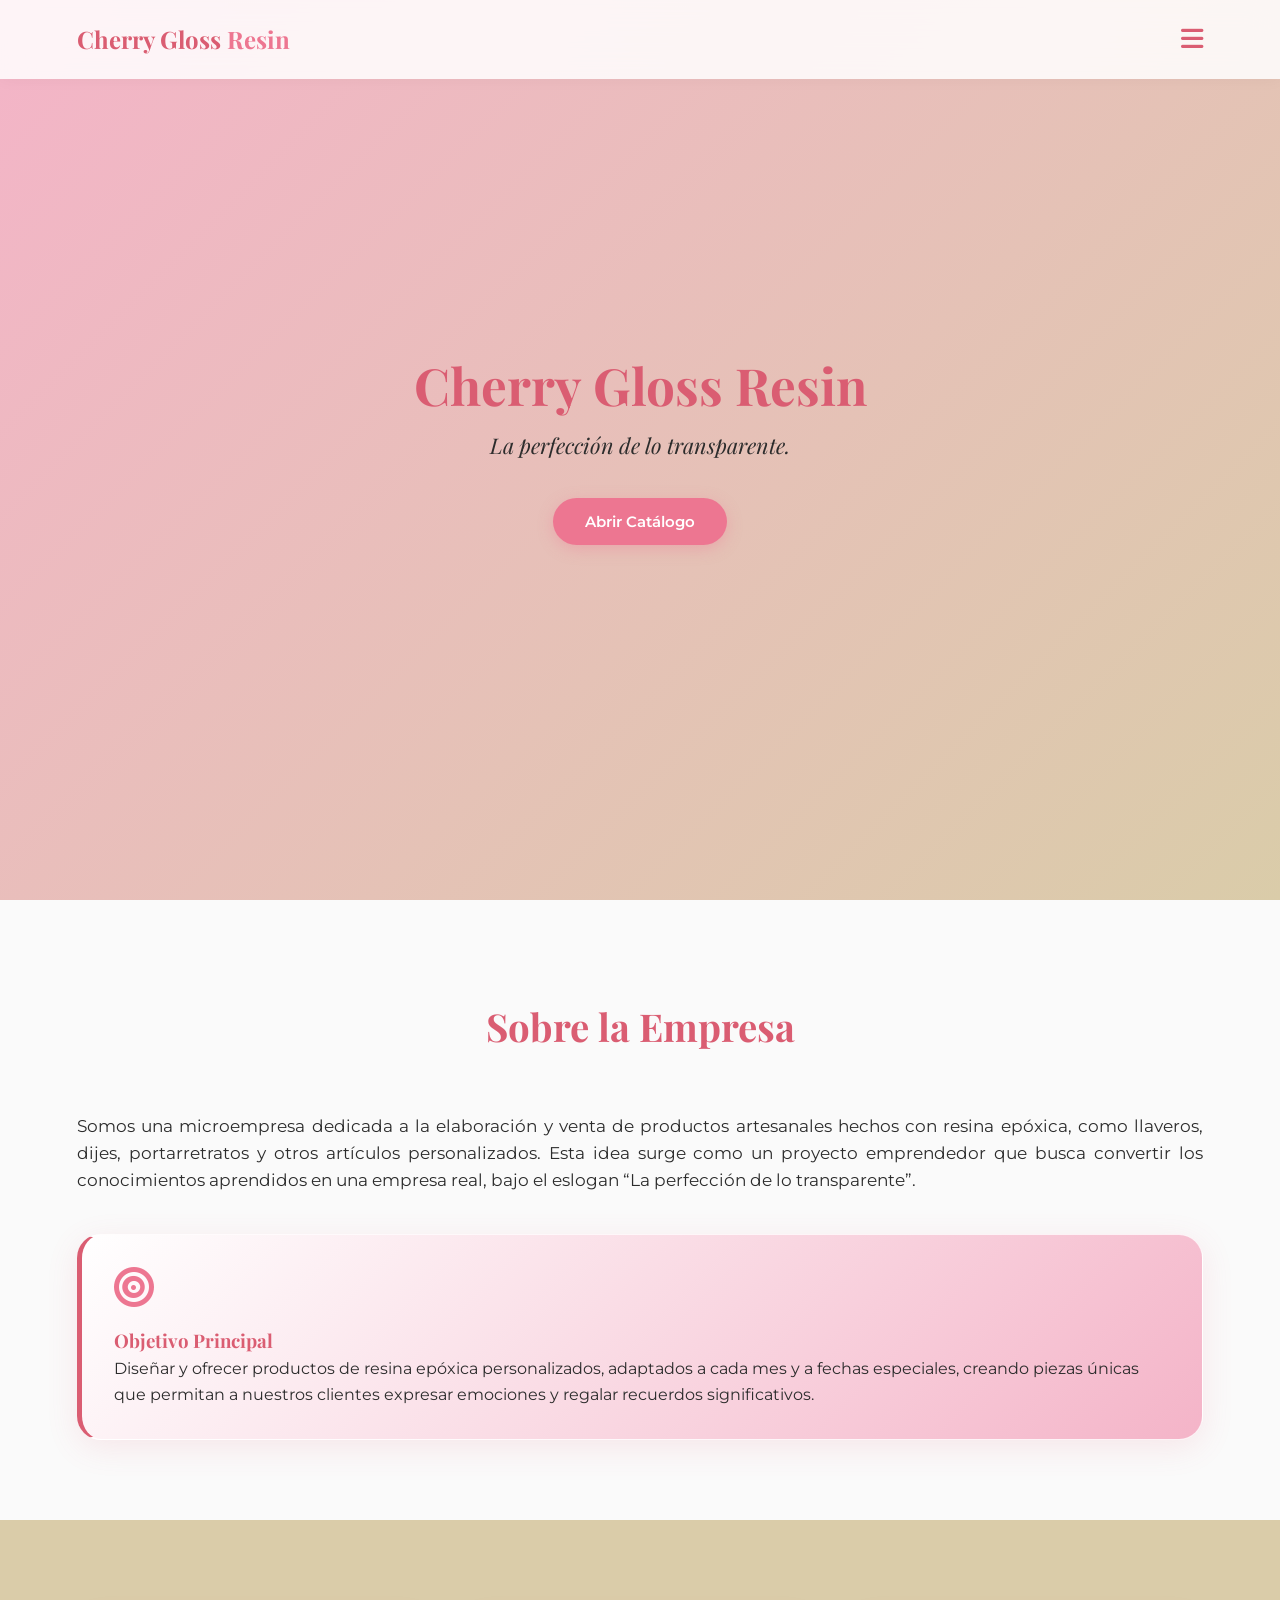
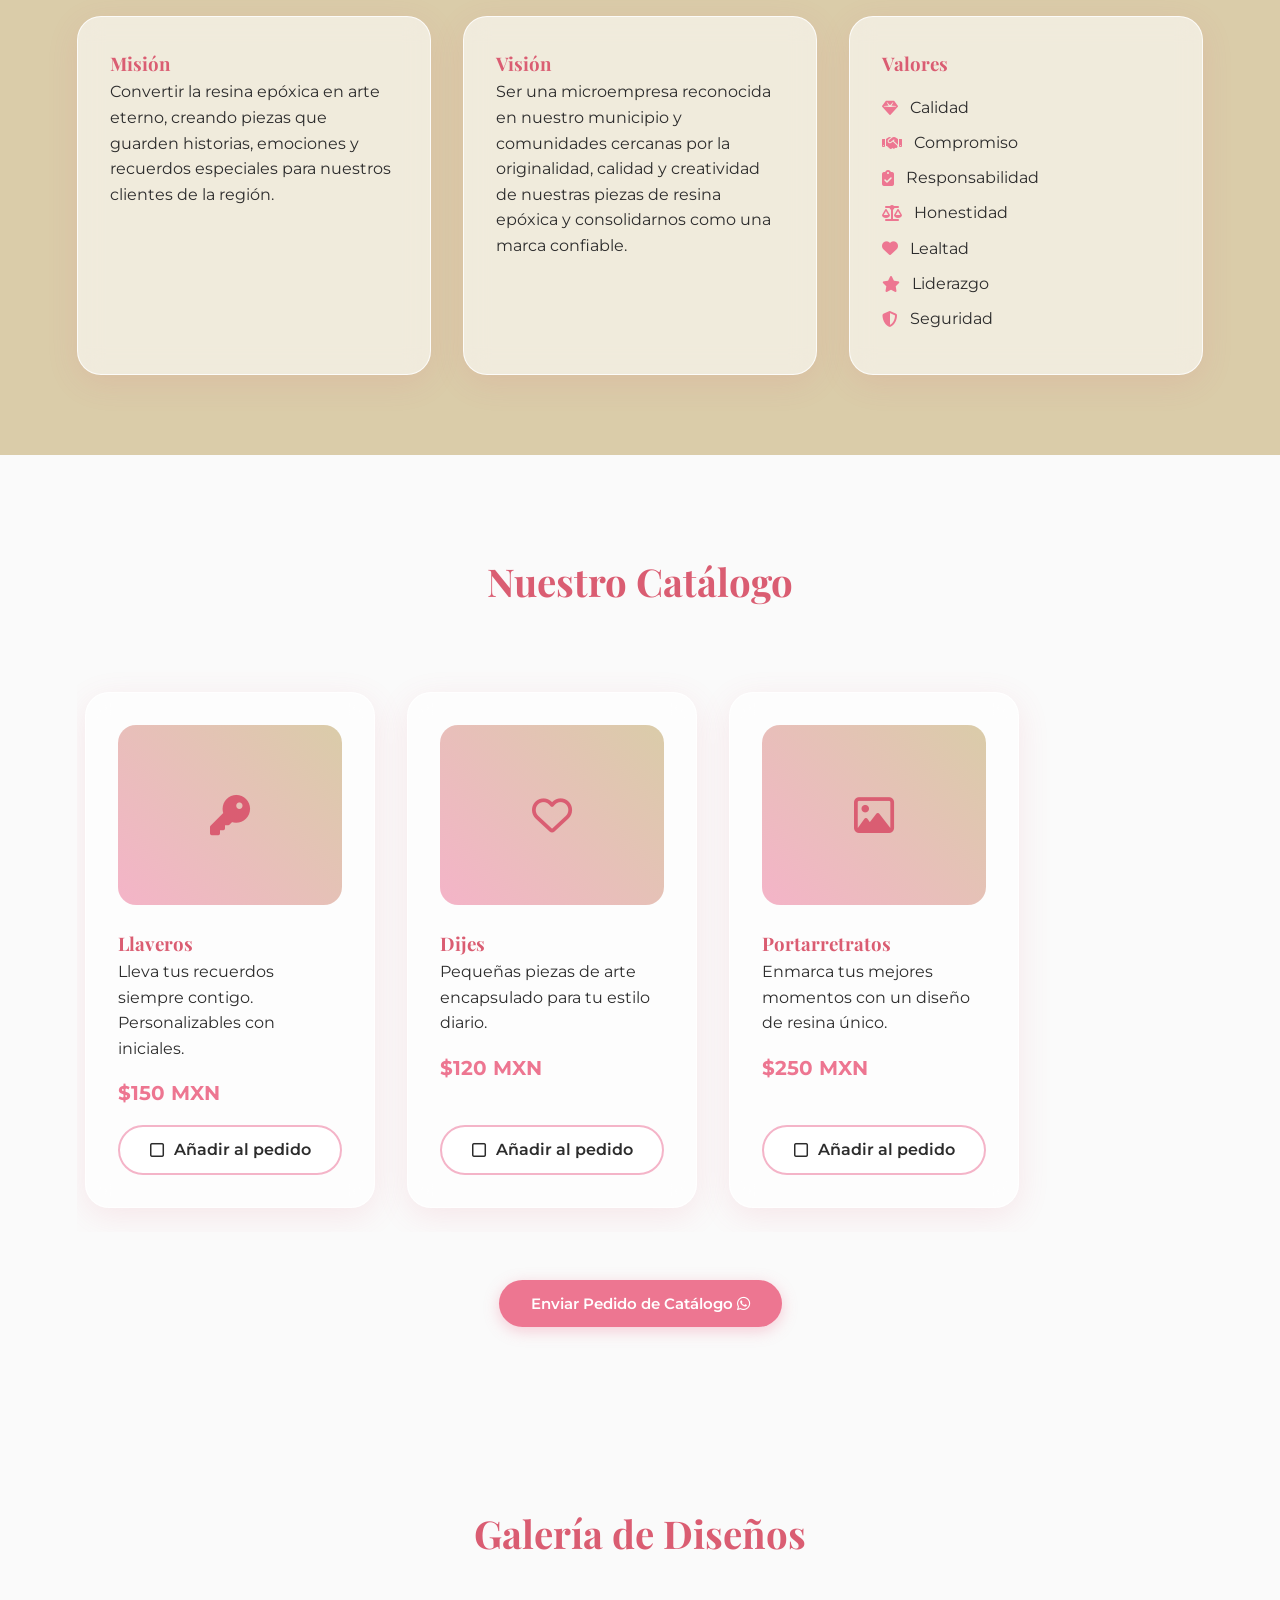
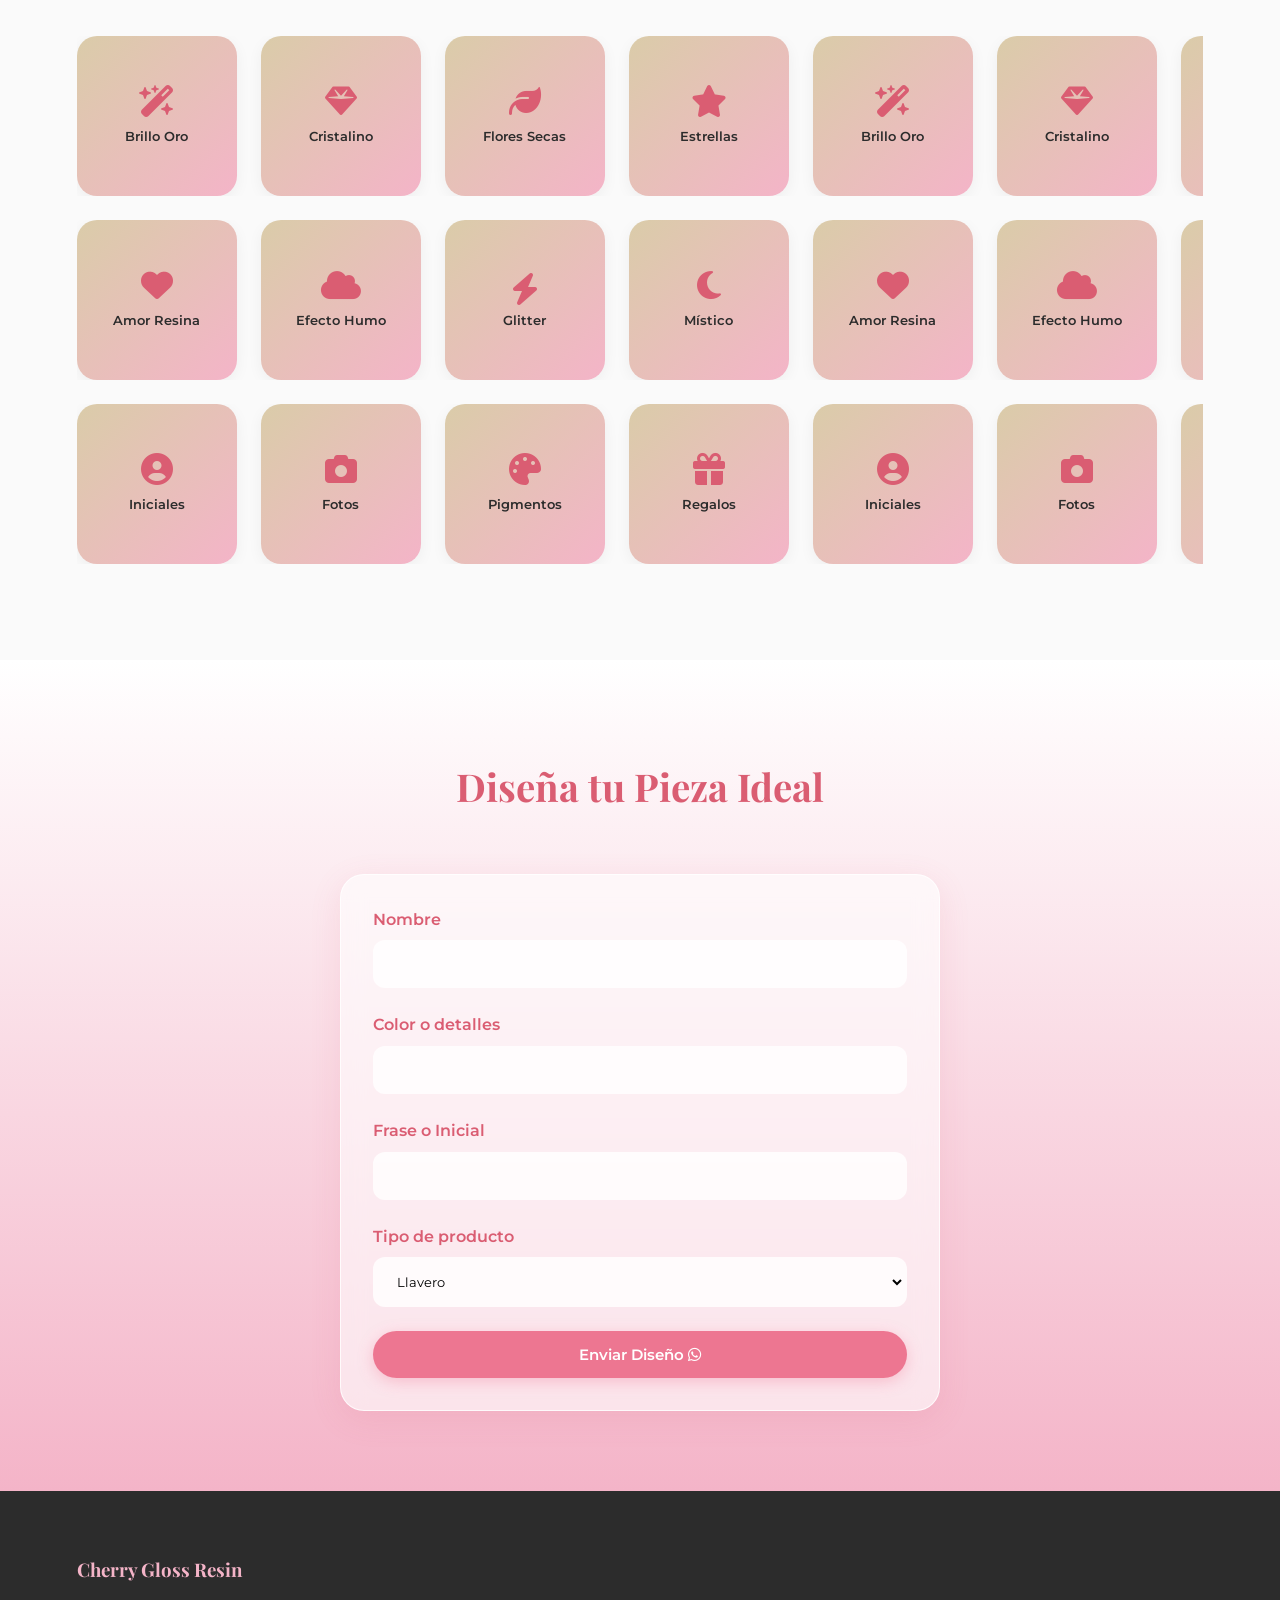
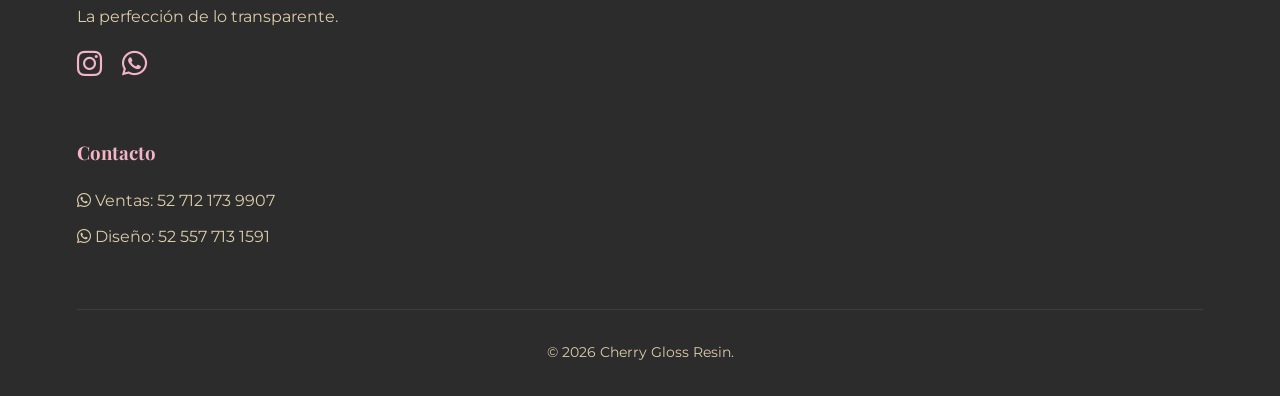
==== index.html @ cd03babb "Add files via upload" ====
<!DOCTYPE html>
<html lang="es">
<head>
    <meta charset="UTF-8">
    <meta name="viewport" content="width=device-width, initial-scale=1.0">
    <title>Cherry Gloss Resin | La perfección de lo transparente</title>
    <link href="https://fonts.googleapis.com/css2?family=Montserrat:wght@300;400;500;600;700&family=Playfair+Display:ital,wght@0,600;0,700;1,400&display=swap" rel="stylesheet">
    <link rel="stylesheet" href="https://cdnjs.cloudflare.com/ajax/libs/font-awesome/6.4.0/css/all.min.css">
    
    <style>
        /* === VARIABLES DE COLOR === */
        :root {
            --rosa-claro: #F4B4C8;
            --beige: #DACCA9;
            --cereza: #DA5D72;
            --rosa-intenso: #ED7691;
            --blanco: #ffffff;
            --fondo-gris: #fafafa;
            --texto-oscuro: #2c2c2c;
        }

        /* === RESET & ESTILOS GLOBALES === */
        * {
            margin: 0;
            padding: 0;
            box-sizing: border-box;
        }

        /* Bloqueo dinámico mediante JS */
        body.bloqueado {
            overflow: hidden;
            height: 100vh;
        }

        body.desbloqueado {
            overflow-x: hidden;
            overflow-y: auto;
        }

        body {
            font-family: 'Montserrat', sans-serif;
            color: var(--texto-oscuro);
            background-color: var(--fondo-gris);
            line-height: 1.6;
        }

        /* Transición suave cuando se activa el scroll manual programado */
        html {
            scroll-behavior: smooth;
        }

        h1, h2, h3 {
            font-family: 'Playfair Display', serif;
            color: var(--cereza);
            font-weight: 700;
        }

        a {
            text-decoration: none;
        }

        /* === EFECTO RESINA (GLOSSY) === */
        .glossy-card {
            background: rgba(255, 255, 255, 0.6);
            backdrop-filter: blur(12px);
            -webkit-backdrop-filter: blur(12px);
            border: 1px solid rgba(255, 255, 255, 0.8);
            border-radius: 24px;
            box-shadow: 0 8px 32px 0 rgba(218, 93, 114, 0.12);
            padding: 2rem;
            transition: transform 0.3s ease, box-shadow 0.3s ease;
        }

        .btn {
            display: inline-block;
            padding: 14px 32px;
            border-radius: 50px;
            font-family: 'Montserrat', sans-serif;
            font-weight: 600;
            font-size: 0.95rem;
            cursor: pointer;
            transition: all 0.3s ease;
            border: none;
            text-align: center;
        }

        .btn-primary {
            background-color: var(--rosa-intenso);
            color: var(--blanco);
            box-shadow: 0 4px 15px rgba(237, 118, 145, 0.35);
        }

        .btn-primary:hover {
            background-color: var(--cereza);
            transform: scale(1.03);
        }

        /* === NAVEGACIÓN FIXED === */
        nav {
            position: fixed;
            top: 0;
            left: 0;
            width: 100%;
            padding: 1.2rem 6%;
            display: flex;
            justify-content: space-between;
            align-items: center;
            background: rgba(255, 255, 255, 0.85);
            backdrop-filter: blur(15px);
            -webkit-backdrop-filter: blur(15px);
            z-index: 1000;
            box-shadow: 0 2px 15px rgba(0,0,0,0.03);
        }

        nav .logo {
            font-family: 'Playfair Display', serif;
            font-size: 1.5rem;
            font-weight: 700;
            color: var(--cereza);
        }

        .menu-toggle {
            font-size: 1.6rem;
            color: var(--cereza);
            cursor: pointer;
            z-index: 1001;
            transition: transform 0.3s ease;
        }

        .nav-links {
            display: none;
            position: absolute;
            top: 100%;
            left: 0;
            width: 100%;
            background: rgba(255, 255, 255, 0.98);
            box-shadow: 0 10px 25px rgba(0,0,0,0.08);
            flex-direction: column;
            align-items: center;
            gap: 1.8rem;
            padding: 2.5rem 0;
            border-bottom: 3px solid var(--rosa-claro);
        }

        .nav-links.active {
            display: flex;
        }

        .nav-links a {
            color: var(--texto-oscuro);
            font-weight: 500;
            font-size: 1.05rem;
            transition: color 0.3s;
        }

        .nav-links a:hover {
            color: var(--rosa-intenso);
        }

        /* === HERO SECTION PERFECTO (INICIO FIJO) === */
        .hero {
            height: 100vh;
            width: 100vw;
            display: flex;
            flex-direction: column;
            justify-content: center;
            align-items: center;
            text-align: center;
            padding: 0 24px;
            background: linear-gradient(135deg, var(--rosa-claro) 0%, var(--beige) 100%);
            position: relative;
            z-index: 10;
        }

        .hero h1 {
            font-size: 3.2rem;
            margin-bottom: 12px;
            line-height: 1.2;
            color: var(--cereza);
        }

        .hero p {
            font-family: 'Playfair Display', serif;
            font-style: italic;
            font-size: 1.35rem;
            margin-bottom: 35px;
            color: var(--texto-oscuro);
        }

        /* === SECCIONES GLOBALES === */
        .section-padding {
            padding: 6rem 6% 5rem;
        }

        .section-title {
            text-align: center;
            font-size: 2.4rem;
            margin-bottom: 3.5rem;
        }

        /* === SOBRE NOSOTROS === */
        .nosotros-container {
            display: flex;
            flex-direction: column;
            gap: 2.5rem;
        }

        .nosotros-text {
            font-size: 1.05rem;
            text-align: justify;
        }

        .objetivo-box {
            background: linear-gradient(135deg, var(--blanco) 0%, var(--rosa-claro) 100%);
            border-left: 5px solid var(--cereza);
        }

        .objetivo-box i {
            font-size: 2.5rem;
            color: var(--rosa-intenso);
            margin-bottom: 1.2rem;
        }

        /* === FILOSOFÍA === */
        .filosofia {
            background-color: var(--beige);
        }

        .grid-3 {
            display: grid;
            grid-template-columns: repeat(auto-fit, minmax(290px, 1fr));
            gap: 2rem;
        }

        .valores-list {
            list-style: none;
            margin-top: 1rem;
        }

        .valores-list li {
            margin-bottom: 0.6rem;
            display: flex;
            align-items: center;
            gap: 12px;
        }

        .valores-list i {
            color: var(--rosa-intenso);
        }

        /* === CATÁLOGO CON SELECCIÓN MÚLTIPLE === */
        .slider-catalogo {
            display: flex;
            overflow-x: auto;
            gap: 2rem;
            padding: 1.5rem 0.5rem;
        }

        .producto-card {
            flex: 0 0 290px;
            display: flex;
            flex-direction: column;
        }

        .producto-img-placeholder {
            width: 100%;
            height: 180px;
            background: linear-gradient(45deg, var(--rosa-claro), var(--beige));
            border-radius: 18px;
            margin-bottom: 1.5rem;
            display: flex;
            justify-content: center;
            align-items: center;
            color: var(--cereza);
            font-size: 2.5rem;
        }

        .producto-precio {
            font-size: 1.25rem;
            font-weight: 700;
            color: var(--rosa-intenso);
            margin: 1rem 0;
        }

        .select-producto-label {
            display: flex;
            align-items: center;
            justify-content: center;
            gap: 10px;
            background: #fff;
            border: 2px solid var(--rosa-claro);
            padding: 10px;
            border-radius: 50px;
            cursor: pointer;
            font-weight: 600;
            margin-top: auto;
        }

        .select-producto-input {
            display: none;
        }

        .producto-card input:checked + .select-producto-label {
            background-color: var(--rosa-intenso);
            color: white;
            border-color: var(--rosa-intenso);
        }

        .action-container-pedido {
            text-align: center;
            margin-top: 3rem;
        }

        /* === TRIPLE CARRUSEL INFINITO AUTOMÁTICO (GALERÍA) === */
        .galeria-carruseles {
            width: 100%;
            overflow: hidden;
            display: flex;
            flex-direction: column;
            gap: 1.5rem;
            padding: 1rem 0;
        }

        .carrusel-track-wrapper {
            width: 100%;
            overflow: hidden;
            position: relative;
        }

        .carrusel-track {
            display: flex;
            gap: 1.5rem;
            width: max-content;
        }

        /* Tarjetas dentro de la galería */
        .galeria-box {
            width: 160px;
            height: 160px;
            background: linear-gradient(135deg, var(--beige), var(--rosa-claro));
            border-radius: 20px;
            display: flex;
            flex-direction: column;
            justify-content: center;
            align-items: center;
            color: var(--cereza);
            font-size: 2rem;
            box-shadow: 0 4px 15px rgba(0,0,0,0.05);
        }

        .galeria-box span {
            font-size: 0.8rem;
            font-family: 'Montserrat', sans-serif;
            font-weight: 600;
            margin-top: 10px;
            color: var(--texto-oscuro);
        }

        /* ANIMACIONES CSS PARA DIRECCIONES */
        .izq-a-der {
            animation: desplazarIzqDer 22s linear infinite;
        }

        .der-a-izq {
            animation: desplazarDerIzq 22s linear infinite;
        }

        @keyframes desplazarIzqDer {
            0% { transform: translateX(-33.33%); }
            100% { transform: translateX(0); }
        }

        @keyframes desplazarDerIzq {
            0% { transform: translateX(0); }
            100% { transform: translateX(-33.33%); }
        }

        /* Evita pausas al pausar el carrusel con el toque */
        .carrusel-track:hover {
            animation-play-state: paused;
        }

        /* === DISEÑA TU PIEZA === */
        .disena-section {
            background: linear-gradient(to bottom, var(--blanco), var(--rosa-claro));
        }

        .form-container {
            max-width: 600px;
            margin: 0 auto;
        }

        .form-group {
            margin-bottom: 1.5rem;
        }

        .form-group label {
            display: block;
            margin-bottom: 0.5rem;
            font-weight: 600;
            color: var(--cereza);
        }

        .form-control {
            width: 100%;
            padding: 14px 18px;
            border: 2px solid transparent;
            border-radius: 12px;
            background: rgba(255,255,255,0.8);
            font-family: 'Montserrat', sans-serif;
        }

        .form-control:focus {
            outline: none;
            border-color: var(--rosa-intenso);
            background: var(--blanco);
        }

        /* === FOOTER COMPLETO === */
        footer {
            background-color: var(--texto-oscuro);
            color: var(--blanco);
            padding: 4rem 6% 2rem;
        }

        .footer-content {
            display: flex;
            flex-direction: column;
            gap: 2.5rem;
            margin-bottom: 3rem;
        }

        .footer-col h3 {
            color: var(--rosa-claro);
            margin-bottom: 1.2rem;
        }

        .footer-col a, .footer-col p {
            color: var(--beige);
            margin-bottom: 0.7rem;
            display: block;
        }

        .social-links {
            display: flex;
            gap: 20px;
            font-size: 1.8rem;
            margin-top: 10px;
        }

        .social-links a {
            color: var(--rosa-claro);
            transition: color 0.3s;
        }

        .social-links a:hover {
            color: var(--blanco);
        }

        .copyright {
            border-top: 1px solid rgba(255,255,255,0.08);
            padding-top: 2rem;
            text-align: center;
            font-size: 0.85rem;
            color: var(--beige);
        }
    </style>
</head>
<body class="bloqueado" id="cuerpoPagina">

    <nav>
        <div class="logo">Cherry Gloss <span style="color: var(--rosa-intenso)">Resin</span></div>
        <div class="menu-toggle" id="mobile-menu">
            <i class="fa-solid fa-bars"></i>
        </div>
        <div class="nav-links" id="nav-items">
            <a href="#" onclick="irA('inicio', true)">Inicio</a>
            <a href="#" onclick="irA('nosotros', false)">Sobre la Empresa</a>
            <a href="#" onclick="irA('catalogo', false)">Catálogo</a>
            <a href="#" onclick="irA('galeria', false)">Galería</a>
            <a href="#" onclick="irA('disena', false)">Personalizar</a>
        </div>
    </nav>

    <section id="inicio" class="hero">
        <h1>Cherry Gloss Resin</h1>
        <p>La perfección de lo transparente.</p>
        <div style="display: flex; gap: 15px;">
            <button class="btn btn-primary" onclick="irA('catalogo', false)">Abrir Catálogo</button>
        </div>
    </section>

    <section id="nosotros" class="section-padding">
        <h2 class="section-title">Sobre la Empresa</h2>
        <div class="nosotros-container">
            <div class="nosotros-text">
                <p>Somos una microempresa dedicada a la elaboración y venta de productos artesanales hechos con resina epóxica, como llaveros, dijes, portarretratos y otros artículos personalizados. Esta idea surge como un proyecto emprendedor que busca convertir los conocimientos aprendidos en una empresa real, bajo el eslogan “La perfección de lo transparente”.</p>
            </div>
            
            <div class="glossy-card objetivo-box">
                <i class="fa-solid fa-bullseye"></i>
                <h3>Objetivo Principal</h3>
                <p>Diseñar y ofrecer productos de resina epóxica personalizados, adaptados a cada mes y a fechas especiales, creando piezas únicas que permitan a nuestros clientes expresar emociones y regalar recuerdos significativos.</p>
            </div>
        </div>
    </section>

    <section class="section-padding filosofia">
        <div class="grid-3">
            <div class="glossy-card">
                <h3>Misión</h3>
                <p>Convertir la resina epóxica en arte eterno, creando piezas que guarden historias, emociones y recuerdos especiales para nuestros clientes de la región.</p>
            </div>
            
            <div class="glossy-card">
                <h3>Visión</h3>
                <p>Ser una microempresa reconocida en nuestro municipio y comunidades cercanas por la originalidad, calidad y creatividad de nuestras piezas de resina epóxica y consolidarnos como una marca confiable.</p>
            </div>

            <div class="glossy-card">
                <h3>Valores</h3>
                <ul class="valores-list">
                    <li><i class="fa-solid fa-gem"></i> Calidad</li>
                    <li><i class="fa-solid fa-handshake"></i> Compromiso</li>
                    <li><i class="fa-solid fa-clipboard-check"></i> Responsabilidad</li>
                    <li><i class="fa-solid fa-scale-balanced"></i> Honestidad</li>
                    <li><i class="fa-solid fa-heart"></i> Lealtad</li>
                    <li><i class="fa-solid fa-star"></i> Liderazgo</li>
                    <li><i class="fa-solid fa-shield-halved"></i> Seguridad</li>
                </ul>
            </div>
        </div>
    </section>

    <section id="catalogo" class="section-padding">
        <h2 class="section-title">Nuestro Catálogo</h2>
        <div class="slider-catalogo">
            <div class="glossy-card producto-card">
                <div class="producto-img-placeholder"><i class="fa-solid fa-key"></i></div>
                <h3>Llaveros</h3>
                <p>Lleva tus recuerdos siempre contigo. Personalizables con iniciales.</p>
                <div class="producto-precio">$150 MXN</div>
                <input type="checkbox" id="prod-llavero" value="Llavero ($150 MXN)" class="select-producto-input" onchange="actualizarContador()">
                <label for="prod-llavero" class="select-producto-label"><i class="fa-regular fa-square"></i> Añadir al pedido</label>
            </div>

            <div class="glossy-card producto-card">
                <div class="producto-img-placeholder"><i class="fa-regular fa-heart"></i></div>
                <h3>Dijes</h3>
                <p>Pequeñas piezas de arte encapsulado para tu estilo diario.</p>
                <div class="producto-precio">$120 MXN</div>
                <input type="checkbox" id="prod-dije" value="Dije ($120 MXN)" class="select-producto-input" onchange="actualizarContador()">
                <label for="prod-dije" class="select-producto-label"><i class="fa-regular fa-square"></i> Añadir al pedido</label>
            </div>

            <div class="glossy-card producto-card">
                <div class="producto-img-placeholder"><i class="fa-regular fa-image"></i></div>
                <h3>Portarretratos</h3>
                <p>Enmarca tus mejores momentos con un diseño de resina único.</p>
                <div class="producto-precio">$250 MXN</div>
                <input type="checkbox" id="prod-porta" value="Portarretratos ($250 MXN)" class="select-producto-input" onchange="actualizarContador()">
                <label for="prod-porta" class="select-producto-label"><i class="fa-regular fa-square"></i> Añadir al pedido</label>
            </div>
        </div>

        <div class="action-container-pedido">
            <button class="btn btn-primary" onclick="enviarPedidoCompleto()">
                Enviar Pedido de Catálogo <i class="fa-brands fa-whatsapp"></i>
            </button>
        </div>
    </section>

    <section id="galeria" class="section-padding">
        <h2 class="section-title">Galería de Diseños</h2>
        
        <div class="galeria-carruseles">
            
            <div class="carrusel-track-wrapper">
                <div class="carrusel-track izq-a-der">
                    <div class="galeria-box"><i class="fa-solid fa-wand-magic-sparkles"></i><span>Brillo Oro</span></div>
                    <div class="galeria-box"><i class="fa-solid fa-gem"></i><span>Cristalino</span></div>
                    <div class="galeria-box"><i class="fa-solid fa-leaf"></i><span>Flores Secas</span></div>
                    <div class="galeria-box"><i class="fa-solid fa-star"></i><span>Estrellas</span></div>
                    <div class="galeria-box"><i class="fa-solid fa-wand-magic-sparkles"></i><span>Brillo Oro</span></div>
                    <div class="galeria-box"><i class="fa-solid fa-gem"></i><span>Cristalino</span></div>
                    <div class="galeria-box"><i class="fa-solid fa-leaf"></i><span>Flores Secas</span></div>
                    <div class="galeria-box"><i class="fa-solid fa-star"></i><span>Estrellas</span></div>
                </div>
            </div>

            <div class="carrusel-track-wrapper">
                <div class="carrusel-track der-a-izq">
                    <div class="galeria-box"><i class="fa-solid fa-heart"></i><span>Amor Resina</span></div>
                    <div class="galeria-box"><i class="fa-solid fa-cloud"></i><span>Efecto Humo</span></div>
                    <div class="fa-solid galeria-box"><i class="fa-solid fa-bolt"></i><span>Glitter</span></div>
                    <div class="galeria-box"><i class="fa-solid fa-moon"></i><span>Místico</span></div>
                    <div class="galeria-box"><i class="fa-solid fa-heart"></i><span>Amor Resina</span></div>
                    <div class="galeria-box"><i class="fa-solid fa-cloud"></i><span>Efecto Humo</span></div>
                    <div class="fa-solid galeria-box"><i class="fa-solid fa-bolt"></i><span>Glitter</span></div>
                    <div class="galeria-box"><i class="fa-solid fa-moon"></i><span>Místico</span></div>
                </div>
            </div>

            <div class="carrusel-track-wrapper">
                <div class="carrusel-track izq-a-der">
                    <div class="galeria-box"><i class="fa-solid fa-circle-user"></i><span>Iniciales</span></div>
                    <div class="galeria-box"><i class="fa-solid fa-camera"></i><span>Fotos</span></div>
                    <div class="galeria-box"><i class="fa-solid fa-palette"></i><span>Pigmentos</span></div>
                    <div class="galeria-box"><i class="fa-solid fa-gift"></i><span>Regalos</span></div>
                    <div class="galeria-box"><i class="fa-solid fa-circle-user"></i><span>Iniciales</span></div>
                    <div class="galeria-box"><i class="fa-solid fa-camera"></i><span>Fotos</span></div>
                    <div class="galeria-box"><i class="fa-solid fa-palette"></i><span>Pigmentos</span></div>
                    <div class="galeria-box"><i class="fa-solid fa-gift"></i><span>Regalos</span></div>
                </div>
            </div>

        </div>
    </section>

    <section id="disena" class="section-padding disena-section">
        <h2 class="section-title">Diseña tu Pieza Ideal</h2>
        <div class="glossy-card form-container">
            <form id="formDiseno">
                <div class="form-group"><label>Nombre</label><input type="text" id="nombre" class="form-control" required></div>
                <div class="form-group"><label>Color o detalles</label><input type="text" id="color" class="form-control" required></div>
                <div class="form-group"><label>Frase o Inicial</label><input type="text" id="frase" class="form-control"></div>
                <div class="form-group">
                    <label>Tipo de producto</label>
                    <select id="tipo" class="form-control" required>
                        <option value="Llavero">Llavero</option>
                        <option value="Dije">Dije</option>
                        <option value="Portarretratos">Portarretratos</option>
                    </select>
                </div>
                <button type="submit" class="btn btn-primary" style="width: 100%;" onclick="enviarDiseno(event)">Enviar Diseño <i class="fa-brands fa-whatsapp"></i></button>
            </form>
        </div>
    </section>

    <footer>
        <div class="footer-content">
            <div class="footer-col">
                <h3>Cherry Gloss Resin</h3>
                <p>La perfección de lo transparente.</p>
                <div class="social-links">
                    <a href="https://www.instagram.com/" target="_blank"><i class="fa-brands fa-instagram"></i></a>
                    <a href="https://api.whatsapp.com/send?phone=527121739907" target="_blank"><i class="fa-brands fa-whatsapp"></i></a>
                </div>
            </div>
            <div class="footer-col">
                <h3>Contacto</h3>
                <a href="https://api.whatsapp.com/send?phone=527121739907" target="_blank"><i class="fa-brands fa-whatsapp"></i> Ventas: 52 712 173 9907</a>
                <a href="https://api.whatsapp.com/send?phone=525577131591" target="_blank"><i class="fa-brands fa-whatsapp"></i> Diseño: 52 557 713 1591</a>
            </div>
        </div>
        <div class="copyright"><p>&copy; 2026 Cherry Gloss Resin.</p></div>
    </footer>

    <script>
        const menuToggle = document.getElementById('mobile-menu');
        const navLinks = document.getElementById('nav-items');
        const cuerpo = document.getElementById('cuerpoPagina');

        // Toggle del menú desplegable
        menuToggle.addEventListener('click', () => {
            navLinks.classList.toggle('active');
        });

        // Función inteligente para navegación controlada y bloqueo dinámico
        function irA(idSeccion, bloquearScroll) {
            // Cerrar menú móvil si está desplegado
            navLinks.classList.remove('active');
            
            if (bloquearScroll) {
                // Si va al inicio, activa el bloqueo estricto
                cuerpo.className = "bloqueado";
                document.getElementById(idSeccion).scrollIntoView();
            } else {
                // Si va a otra sección, libera el scroll temporalmente y se desplaza
                cuerpo.className = "desbloqueado";
                setTimeout(() => {
                    document.getElementById(idSeccion).scrollIntoView();
                }, 50);
            }
        }

        function actualizarContador() {
            const checkboxes = document.querySelectorAll('.select-producto-input');
            checkboxes.forEach(cb => {
                const label = cb.nextElementSibling;
                if(cb.checked) {
                    label.innerHTML = '<i class="fa-solid fa-square-check"></i> ¡Seleccionado!';
                } else {
                    label.innerHTML = '<i class="fa-regular fa-square"></i> Añadir al pedido';
                }
            });
        }

        function enviarPedidoCompleto() {
            const checkboxes = document.querySelectorAll('.select-producto-input:checked');
            if(checkboxes.length === 0) {
                alert("Por favor, selecciona productos bro.");
                return;
            }
            let lista = "";
            checkboxes.forEach((cb, i) => { lista += `${i + 1}. ${cb.value}%0A`; });
            window.open(`https://api.whatsapp.com/send?phone=527121739907&text=Pedido%20Catálogo:%0A${lista}`, '_blank');
        }

        function enviarDiseno(e) {
            e.preventDefault();
            const n = document.getElementById('nombre').value;
            const c = document.getElementById('color').value;
            const f = document.getElementById('frase').value || "Ninguna";
            const t = document.getElementById('tipo').value;
            window.open(`https://api.whatsapp.com/send?phone=525577131591&text=Diseño:*%20${t}%0A*Nombre:*%20${n}%0A*Detalles:*%20${c}%0A*Frase:*%20${f}`, '_blank');
        }
    </script>
</body>
</html>
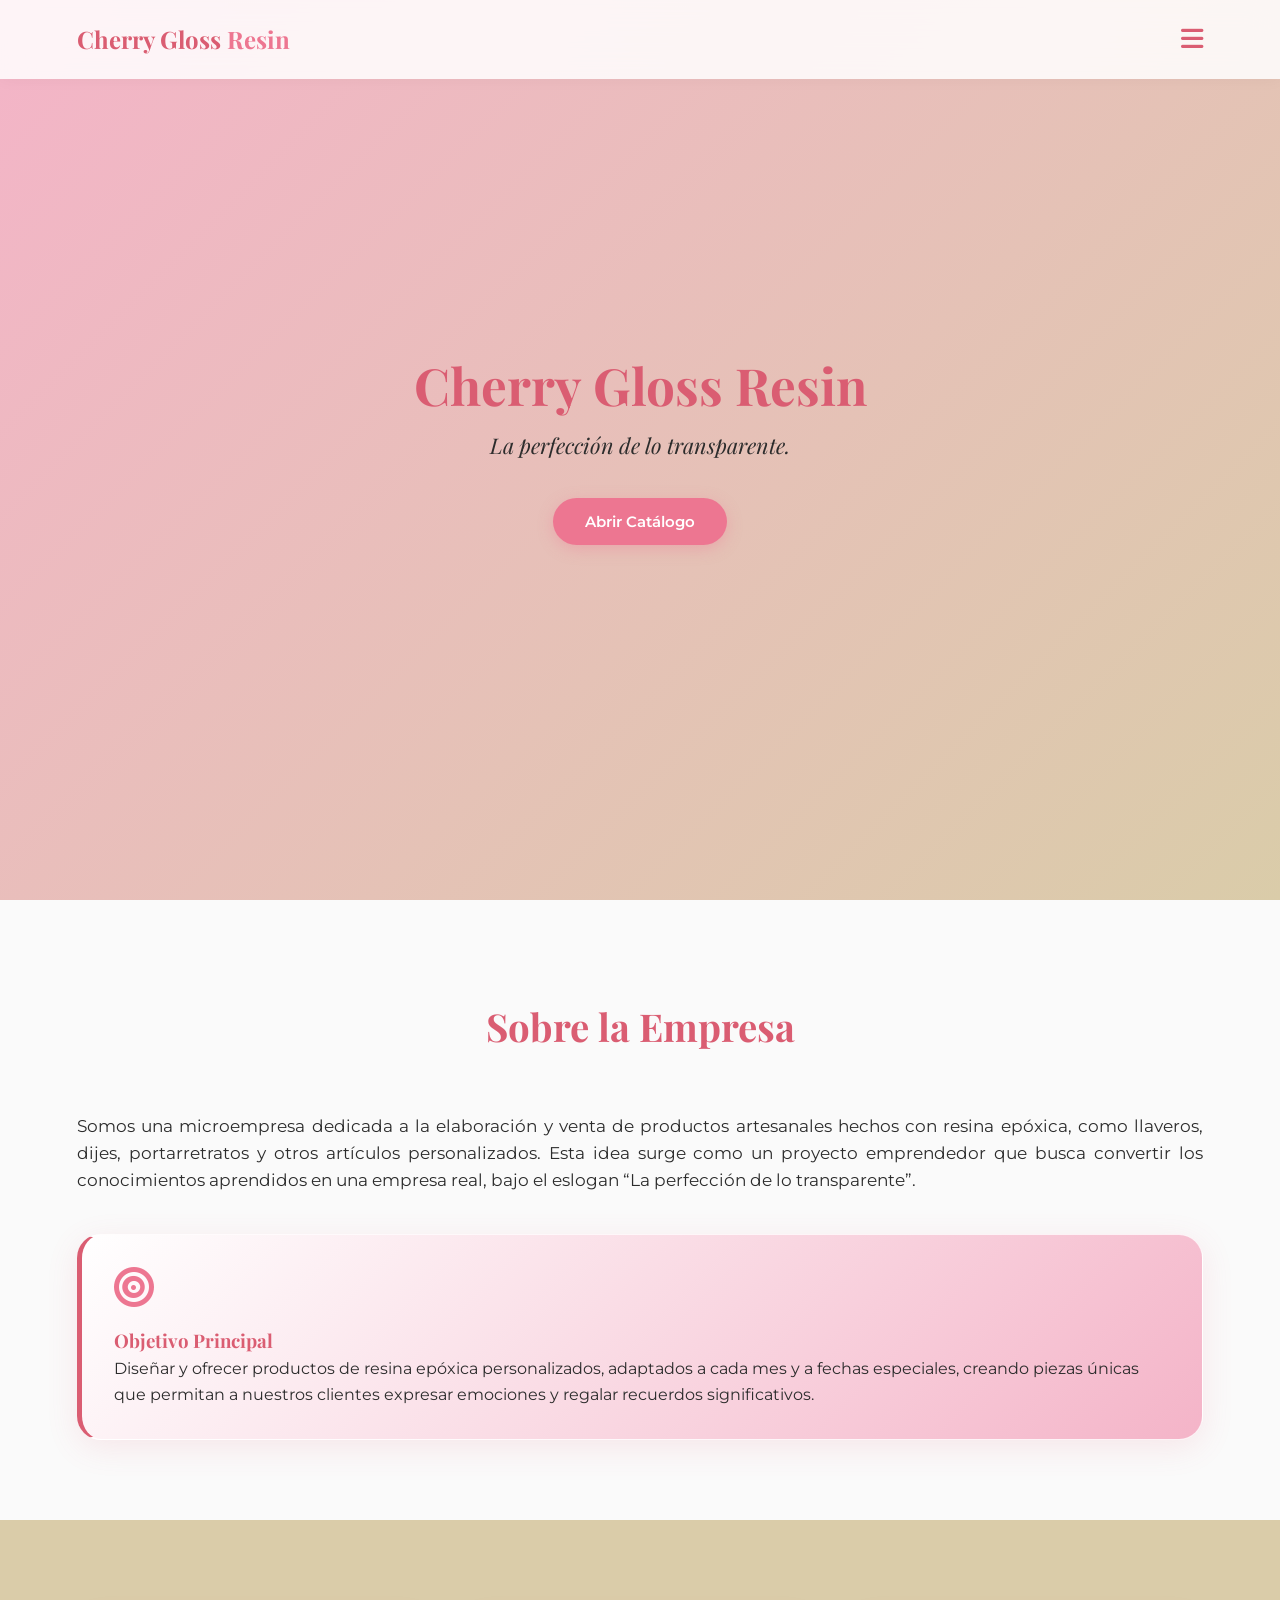
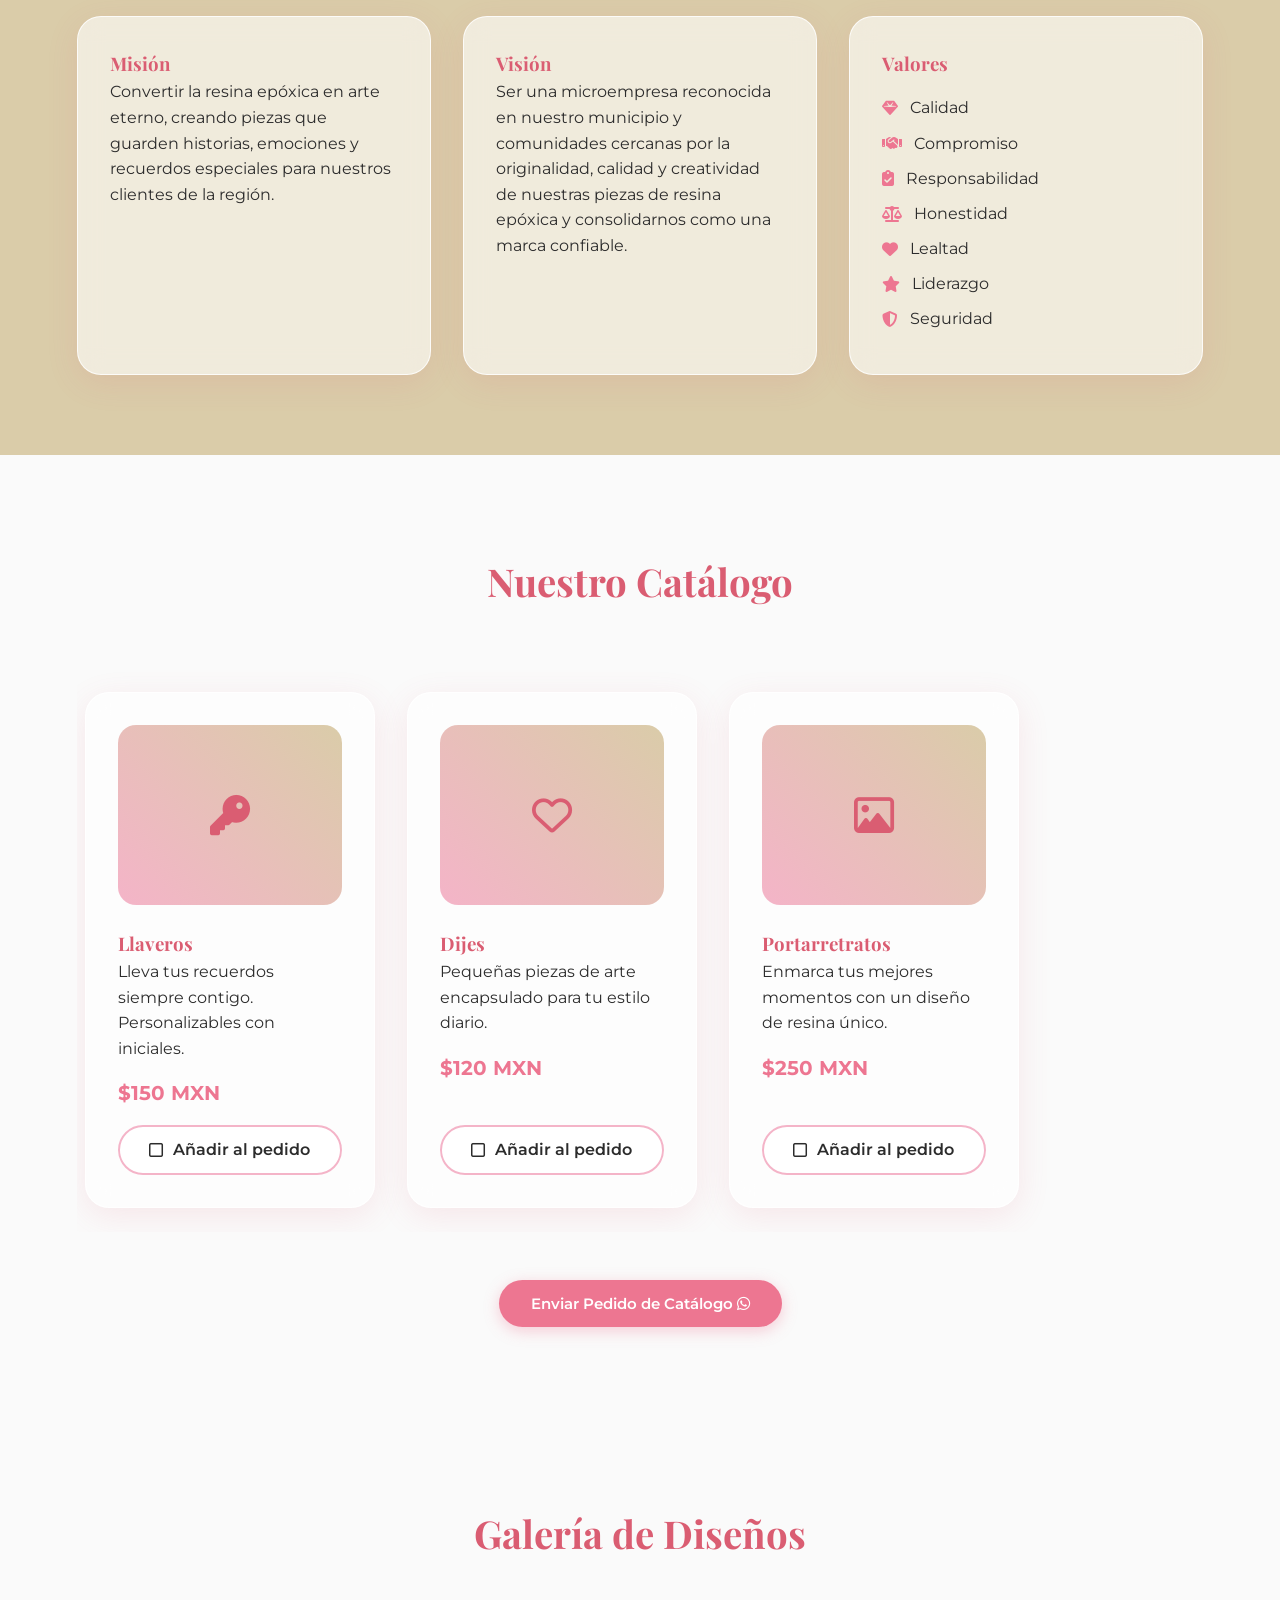
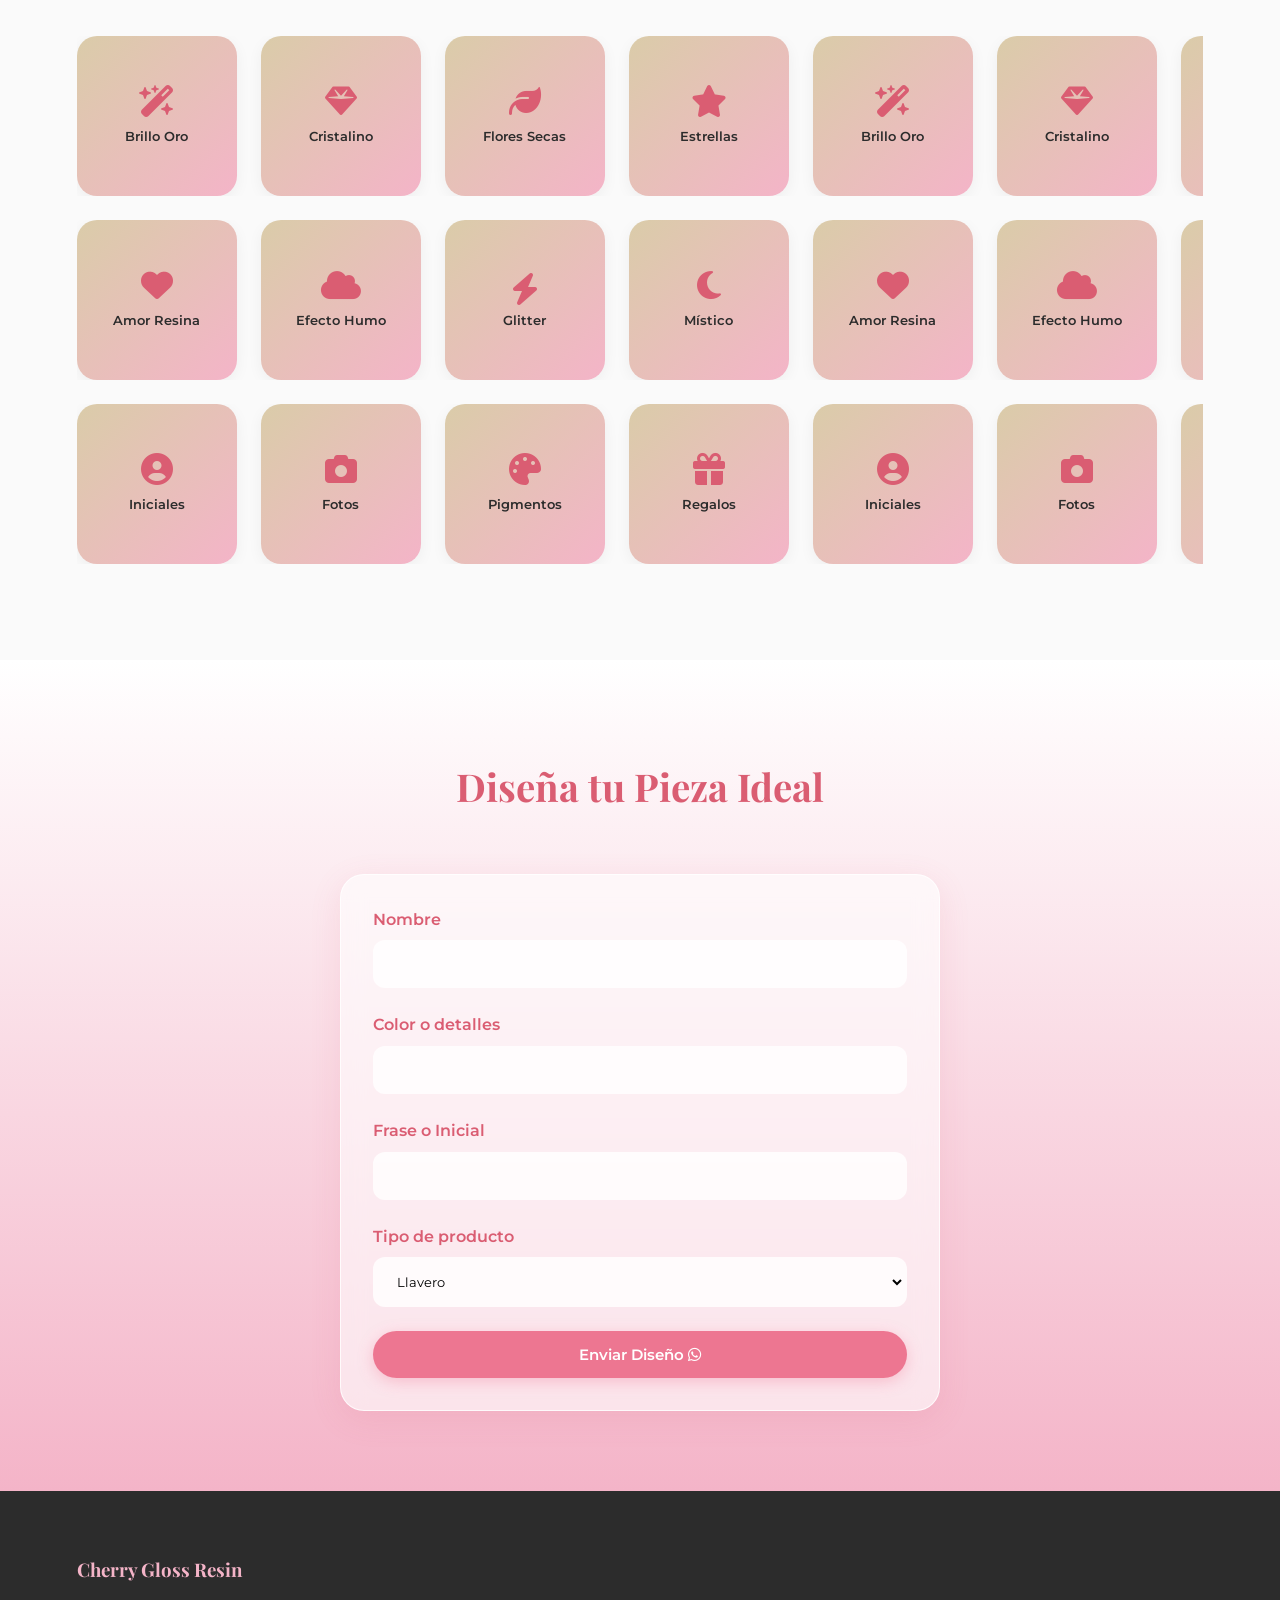
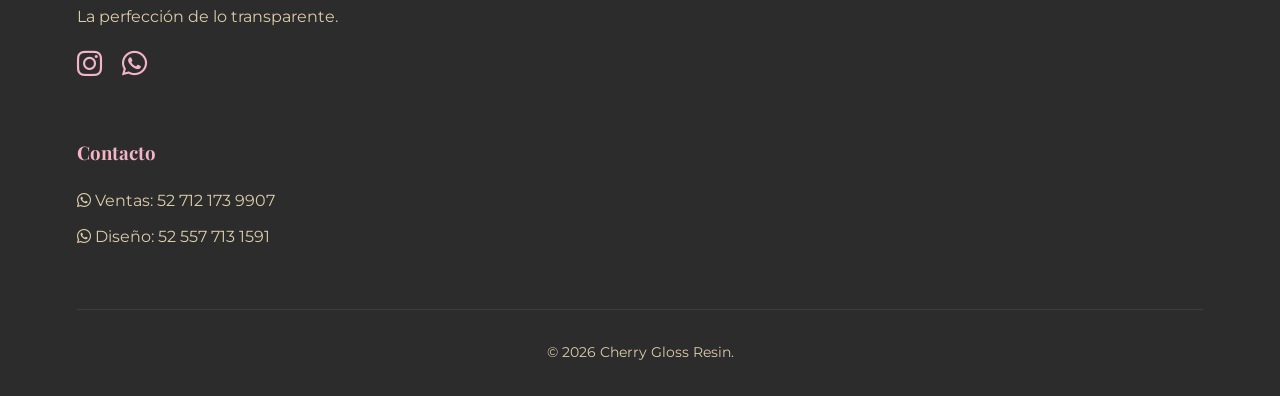
==== commit 80ac82c9: "Update index.html" ====
--- a/index.html
+++ b/index.html
@@ -1,6 +1,7 @@
 <!DOCTYPE html>
 <html lang="es">
 <head>
+    <meta name="google-site-verification" content="4TPVj8j3LS_afWyJAL07IZDCXFu7KgS1nUdGKC6jfMg" />
     <meta charset="UTF-8">
     <meta name="viewport" content="width=device-width, initial-scale=1.0">
     <title>Cherry Gloss Resin | La perfección de lo transparente</title>
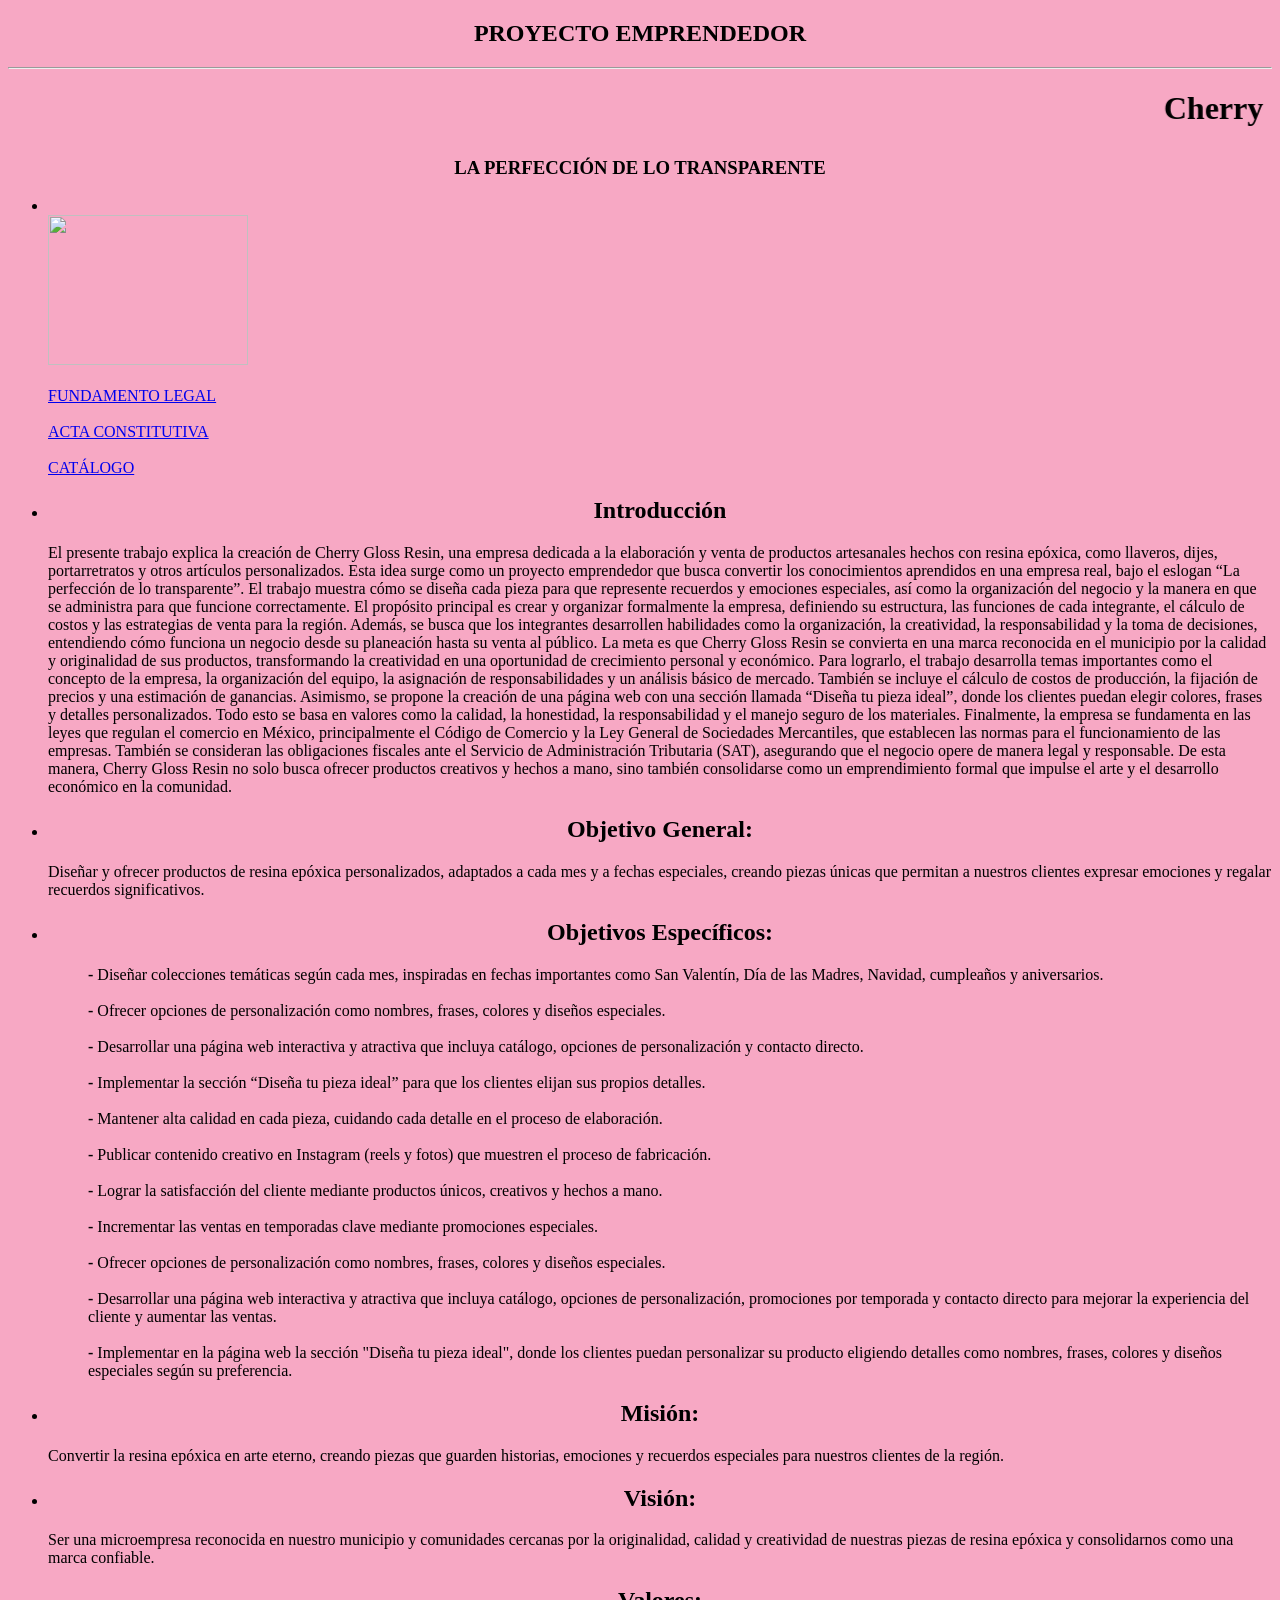
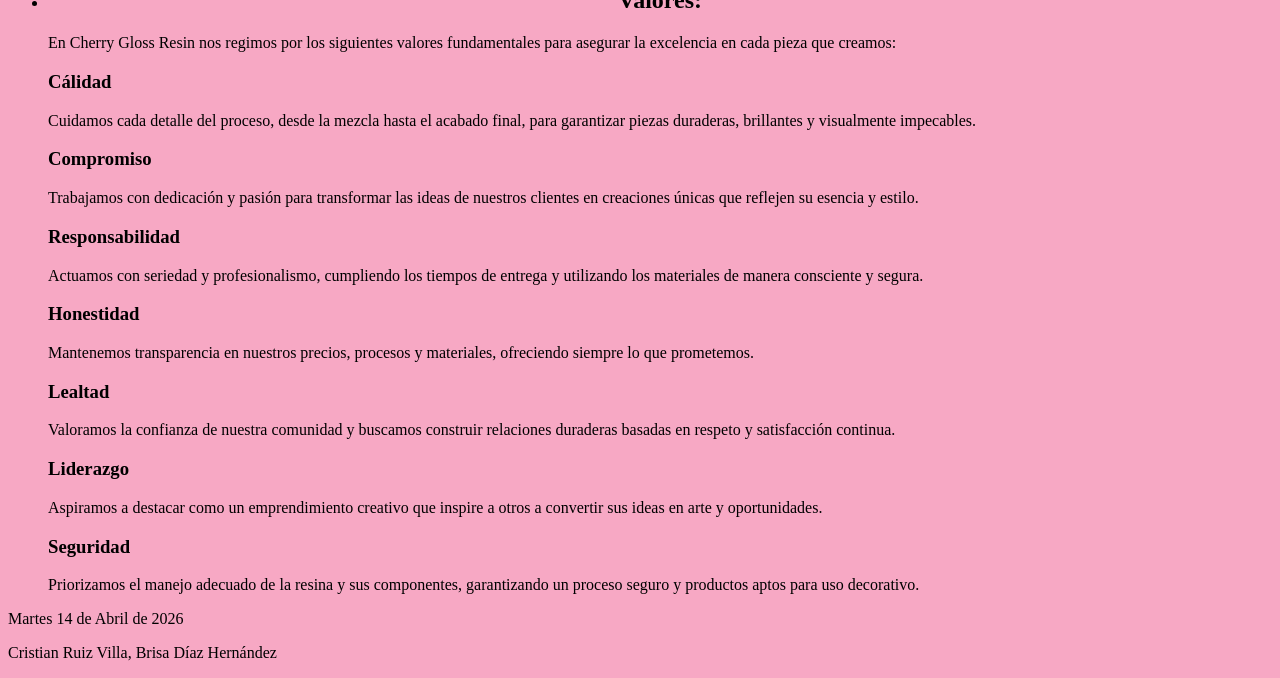
==== commit 28c4f03f: "Add files via upload" ====
--- a/index.html
+++ b/index.html
@@ -1,721 +1,94 @@
 <!DOCTYPE html>
-<html lang="es">
-<head>
-    <meta name="google-site-verification" content="4TPVj8j3LS_afWyJAL07IZDCXFu7KgS1nUdGKC6jfMg" />
-    <meta charset="UTF-8">
-    <meta name="viewport" content="width=device-width, initial-scale=1.0">
-    <title>Cherry Gloss Resin | La perfección de lo transparente</title>
-    <link href="https://fonts.googleapis.com/css2?family=Montserrat:wght@300;400;500;600;700&family=Playfair+Display:ital,wght@0,600;0,700;1,400&display=swap" rel="stylesheet">
-    <link rel="stylesheet" href="https://cdnjs.cloudflare.com/ajax/libs/font-awesome/6.4.0/css/all.min.css">
+<html>
+                <head>
+              </head>
+                <body bgcolor="#F7A8C4">
+		<link rel="stylesheet" type="text/css" href="estilos.CSS">
+                <link href="https://fonts.googleapis.com/css2?family=Rozha+one&family=Libre+Baskerville&family=Poppins&display=swap"rel="stylesheet">	
+	        <link href="https://fonts.googleapis.com/css2?family=Poppins&family=Playfair+Display&display=swap"rel="stylesheet">		
+                <div class="auto">
+                <h2 style ="text-align :center ;">PROYECTO EMPRENDEDOR</h2>
+                
+                <hr>
+                <h1><marquee behavior="scroll" direction ="left" >Cherry Gloss Resin</marquee></h1>
+                <h3 style ="text-align :center ;"><b>LA PERFECCIÓN DE LO TRANSPARENTE</b></h3>
+                <div class="contenido">
+                <ul>
+                <li><b></b> <br><img src="imagen.png" width="200"height="150"></li>
+               <br>    <a href="fundamento legal.html">FUNDAMENTO LEGAL</a></br>
+                <br>   <a href="acta constitutiva.html">ACTA CONSTITUTIVA </a> </br>
+                  		<br><a href="catálogo de productos.html">CATÁLOGO </a></br>
+               <li><b><h2 style ="text-align :center ;">Introducción</h2></b><p>El presente trabajo explica la creación de Cherry Gloss Resin, una empresa dedicada a la elaboración y venta de productos artesanales hechos con resina epóxica, como llaveros, dijes, portarretratos y otros artículos personalizados. Esta idea surge como un proyecto emprendedor que busca convertir los conocimientos aprendidos en una empresa real, bajo el eslogan “La perfección de lo transparente”.
+El trabajo muestra cómo se diseña cada pieza para que represente recuerdos y emociones especiales, así como la organización del negocio y la manera en que se administra para que funcione correctamente.
+El propósito principal es crear y organizar formalmente la empresa, definiendo su estructura, las funciones de cada integrante, el cálculo de costos y las estrategias de venta para la región. Además, se busca que los integrantes desarrollen habilidades como la organización, la creatividad, la responsabilidad y la toma de decisiones, entendiendo cómo funciona un negocio desde su planeación hasta su venta al público.
+La meta es que Cherry Gloss Resin se convierta en una marca reconocida en el municipio por la calidad y originalidad de sus productos, transformando la creatividad en una oportunidad de crecimiento personal y económico.
+Para lograrlo, el trabajo desarrolla temas importantes como el concepto de la empresa, la organización del equipo, la asignación de responsabilidades y un análisis básico de mercado. También se incluye el cálculo de costos de producción, la fijación de precios y una estimación de ganancias.
+Asimismo, se propone la creación de una página web con una sección llamada “Diseña tu pieza ideal”, donde los clientes puedan elegir colores, frases y detalles personalizados. Todo esto se basa en valores como la calidad, la honestidad, la responsabilidad y el manejo seguro de los materiales.
+Finalmente, la empresa se fundamenta en las leyes que regulan el comercio en México, principalmente el Código de Comercio y la Ley General de Sociedades Mercantiles, que establecen las normas para el funcionamiento de las empresas. También se consideran las obligaciones fiscales ante el Servicio de Administración Tributaria (SAT), asegurando que el negocio opere de manera legal y responsable.
+De esta manera, Cherry Gloss Resin no solo busca ofrecer productos creativos y hechos a mano, sino también consolidarse como un emprendimiento formal que impulse el arte y el desarrollo económico en la comunidad.</p></li>
+
+ 	<li><b><h2 style ="text-align :center ;" >Objetivo General:</b></h2><p>Diseñar y ofrecer productos de resina epóxica personalizados, adaptados a cada mes y a fechas especiales, creando piezas únicas que permitan a nuestros clientes expresar emociones y regalar recuerdos significativos. </p></li>
+               <li><b><h2 style ="text-align :center ;" >Objetivos Específicos:</b></h2>
+
+<ul class="lista-objetivos">
+    <b>-</b>	Diseñar colecciones temáticas según cada mes, inspiradas en fechas importantes como San Valentín, Día de las Madres, Navidad, cumpleaños y aniversarios.</br>
     
-    <style>
-        /* === VARIABLES DE COLOR === */
-        :root {
-            --rosa-claro: #F4B4C8;
-            --beige: #DACCA9;
-            --cereza: #DA5D72;
-            --rosa-intenso: #ED7691;
-            --blanco: #ffffff;
-            --fondo-gris: #fafafa;
-            --texto-oscuro: #2c2c2c;
-        }
+   <br> <b>-</b>  Ofrecer opciones de personalización como nombres, frases, colores y diseños especiales.</br>
+    
+   <br> <b>-</b>	Desarrollar una página web interactiva y atractiva que incluya catálogo, opciones de personalización y contacto directo.</br>
+    
+    <br> <b>-</b>	Implementar la sección “Diseña tu pieza ideal” para que los clientes elijan sus propios detalles.</br>
+    
+   <br> <b>-</b>	 Mantener alta calidad en cada pieza, cuidando cada detalle en el proceso de elaboración.</br>
+    
+   <br> <b>-</b>	 Publicar contenido creativo en Instagram (reels y fotos) que muestren el proceso de fabricación.</br>
+    
+   <br> <b>-</b> Lograr la satisfacción del cliente mediante productos únicos, creativos y hechos a mano.</br>
+    
+   <br> <b>-</b>	Incrementar las ventas en temporadas clave mediante promociones especiales.</br>
 
-        /* === RESET & ESTILOS GLOBALES === */
-        * {
-            margin: 0;
-            padding: 0;
-            box-sizing: border-box;
-        }
+<br> <b>-</b>	Ofrecer opciones de personalización como nombres, frases, colores y diseños especiales.</br>
 
-        /* Bloqueo dinámico mediante JS */
-        body.bloqueado {
-            overflow: hidden;
-            height: 100vh;
-        }
+<br> <b>-</b>	Desarrollar una página web interactiva y atractiva que incluya catálogo, opciones de personalización, promociones por temporada y contacto directo para mejorar la experiencia del cliente y aumentar las ventas.</br>
 
-        body.desbloqueado {
-            overflow-x: hidden;
-            overflow-y: auto;
-        }
+<br> <b>-</b>	Implementar en la página web la sección "Diseña tu pieza ideal", donde los clientes puedan personalizar su producto eligiendo detalles como nombres, frases, colores y diseños especiales según su preferencia.</p></li></ul>
+                <li><b><h2 style ="text-align :center ;" >Misión:</b> </h2><p>Convertir la resina epóxica en arte eterno, creando piezas que guarden historias, emociones y recuerdos especiales para nuestros clientes de la región.</p></li>
+              <li><b> <h2 style ="text-align :center ;" >Visión:</b>  </h2><p>Ser una microempresa reconocida en nuestro municipio y comunidades cercanas por la originalidad, calidad y creatividad de nuestras piezas de resina epóxica y consolidarnos como una marca confiable.</p></li>
+            <li><b> <h2 style ="text-align :center ;" > Valores:</b>  </h2><p>En Cherry Gloss Resin nos regimos por los siguientes valores fundamentales para asegurar la excelencia en cada pieza que creamos:</li>
 
-        body {
-            font-family: 'Montserrat', sans-serif;
-            color: var(--texto-oscuro);
-            background-color: var(--fondo-gris);
-            line-height: 1.6;
-        }
+<b><h3>Cálidad</b></h3>
 
-        /* Transición suave cuando se activa el scroll manual programado */
-        html {
-            scroll-behavior: smooth;
-        }
+<p>Cuidamos cada detalle del proceso, desde la mezcla hasta el acabado final, para garantizar piezas duraderas, brillantes y visualmente impecables. </p>
 
-        h1, h2, h3 {
-            font-family: 'Playfair Display', serif;
-            color: var(--cereza);
-            font-weight: 700;
-        }
+<b><h3>Compromiso</b></h3>
 
-        a {
-            text-decoration: none;
-        }
+<p>Trabajamos con dedicación y pasión para transformar las ideas de nuestros clientes en creaciones únicas que reflejen su esencia y estilo. </p>
 
-        /* === EFECTO RESINA (GLOSSY) === */
-        .glossy-card {
-            background: rgba(255, 255, 255, 0.6);
-            backdrop-filter: blur(12px);
-            -webkit-backdrop-filter: blur(12px);
-            border: 1px solid rgba(255, 255, 255, 0.8);
-            border-radius: 24px;
-            box-shadow: 0 8px 32px 0 rgba(218, 93, 114, 0.12);
-            padding: 2rem;
-            transition: transform 0.3s ease, box-shadow 0.3s ease;
-        }
+<b><h3>Responsabilidad</b></h3>
 
-        .btn {
-            display: inline-block;
-            padding: 14px 32px;
-            border-radius: 50px;
-            font-family: 'Montserrat', sans-serif;
-            font-weight: 600;
-            font-size: 0.95rem;
-            cursor: pointer;
-            transition: all 0.3s ease;
-            border: none;
-            text-align: center;
-        }
+<p>Actuamos con seriedad y profesionalismo, cumpliendo los tiempos de entrega y utilizando los materiales de manera consciente y segura.  </p>
 
-        .btn-primary {
-            background-color: var(--rosa-intenso);
-            color: var(--blanco);
-            box-shadow: 0 4px 15px rgba(237, 118, 145, 0.35);
-        }
+<b><h3>Honestidad</b></h3>
 
-        .btn-primary:hover {
-            background-color: var(--cereza);
-            transform: scale(1.03);
-        }
+<p>Mantenemos transparencia en nuestros precios, procesos y materiales, ofreciendo siempre lo que prometemos.  </p>
 
-        /* === NAVEGACIÓN FIXED === */
-        nav {
-            position: fixed;
-            top: 0;
-            left: 0;
-            width: 100%;
-            padding: 1.2rem 6%;
-            display: flex;
-            justify-content: space-between;
-            align-items: center;
-            background: rgba(255, 255, 255, 0.85);
-            backdrop-filter: blur(15px);
-            -webkit-backdrop-filter: blur(15px);
-            z-index: 1000;
-            box-shadow: 0 2px 15px rgba(0,0,0,0.03);
-        }
+<b><h3>Lealtad</b></h3>
 
-        nav .logo {
-            font-family: 'Playfair Display', serif;
-            font-size: 1.5rem;
-            font-weight: 700;
-            color: var(--cereza);
-        }
+<p>Valoramos la confianza de nuestra comunidad y buscamos construir relaciones duraderas basadas en respeto y satisfacción continua.  </p>
 
-        .menu-toggle {
-            font-size: 1.6rem;
-            color: var(--cereza);
-            cursor: pointer;
-            z-index: 1001;
-            transition: transform 0.3s ease;
-        }
+<b><h3>Liderazgo</b></h3>
 
-        .nav-links {
-            display: none;
-            position: absolute;
-            top: 100%;
-            left: 0;
-            width: 100%;
-            background: rgba(255, 255, 255, 0.98);
-            box-shadow: 0 10px 25px rgba(0,0,0,0.08);
-            flex-direction: column;
-            align-items: center;
-            gap: 1.8rem;
-            padding: 2.5rem 0;
-            border-bottom: 3px solid var(--rosa-claro);
-        }
+<p>Aspiramos a destacar como un emprendimiento creativo que inspire a otros a convertir sus ideas en arte y oportunidades.  </p>
 
-        .nav-links.active {
-            display: flex;
-        }
+<b><h3>Seguridad</b></h3>
 
-        .nav-links a {
-            color: var(--texto-oscuro);
-            font-weight: 500;
-            font-size: 1.05rem;
-            transition: color 0.3s;
-        }
+<p>Priorizamos el manejo adecuado de la resina y sus componentes, garantizando un proceso seguro y productos aptos para uso decorativo.</p> 
+	<link rel="stylesheet" type="text/css" href="fundamento legal.html">
+	</ul>
+	</div>
 
-        .nav-links a:hover {
-            color: var(--rosa-intenso);
-        }
-
-        /* === HERO SECTION PERFECTO (INICIO FIJO) === */
-        .hero {
-            height: 100vh;
-            width: 100vw;
-            display: flex;
-            flex-direction: column;
-            justify-content: center;
-            align-items: center;
-            text-align: center;
-            padding: 0 24px;
-            background: linear-gradient(135deg, var(--rosa-claro) 0%, var(--beige) 100%);
-            position: relative;
-            z-index: 10;
-        }
-
-        .hero h1 {
-            font-size: 3.2rem;
-            margin-bottom: 12px;
-            line-height: 1.2;
-            color: var(--cereza);
-        }
-
-        .hero p {
-            font-family: 'Playfair Display', serif;
-            font-style: italic;
-            font-size: 1.35rem;
-            margin-bottom: 35px;
-            color: var(--texto-oscuro);
-        }
-
-        /* === SECCIONES GLOBALES === */
-        .section-padding {
-            padding: 6rem 6% 5rem;
-        }
-
-        .section-title {
-            text-align: center;
-            font-size: 2.4rem;
-            margin-bottom: 3.5rem;
-        }
-
-        /* === SOBRE NOSOTROS === */
-        .nosotros-container {
-            display: flex;
-            flex-direction: column;
-            gap: 2.5rem;
-        }
-
-        .nosotros-text {
-            font-size: 1.05rem;
-            text-align: justify;
-        }
-
-        .objetivo-box {
-            background: linear-gradient(135deg, var(--blanco) 0%, var(--rosa-claro) 100%);
-            border-left: 5px solid var(--cereza);
-        }
-
-        .objetivo-box i {
-            font-size: 2.5rem;
-            color: var(--rosa-intenso);
-            margin-bottom: 1.2rem;
-        }
-
-        /* === FILOSOFÍA === */
-        .filosofia {
-            background-color: var(--beige);
-        }
-
-        .grid-3 {
-            display: grid;
-            grid-template-columns: repeat(auto-fit, minmax(290px, 1fr));
-            gap: 2rem;
-        }
-
-        .valores-list {
-            list-style: none;
-            margin-top: 1rem;
-        }
-
-        .valores-list li {
-            margin-bottom: 0.6rem;
-            display: flex;
-            align-items: center;
-            gap: 12px;
-        }
-
-        .valores-list i {
-            color: var(--rosa-intenso);
-        }
-
-        /* === CATÁLOGO CON SELECCIÓN MÚLTIPLE === */
-        .slider-catalogo {
-            display: flex;
-            overflow-x: auto;
-            gap: 2rem;
-            padding: 1.5rem 0.5rem;
-        }
-
-        .producto-card {
-            flex: 0 0 290px;
-            display: flex;
-            flex-direction: column;
-        }
-
-        .producto-img-placeholder {
-            width: 100%;
-            height: 180px;
-            background: linear-gradient(45deg, var(--rosa-claro), var(--beige));
-            border-radius: 18px;
-            margin-bottom: 1.5rem;
-            display: flex;
-            justify-content: center;
-            align-items: center;
-            color: var(--cereza);
-            font-size: 2.5rem;
-        }
-
-        .producto-precio {
-            font-size: 1.25rem;
-            font-weight: 700;
-            color: var(--rosa-intenso);
-            margin: 1rem 0;
-        }
-
-        .select-producto-label {
-            display: flex;
-            align-items: center;
-            justify-content: center;
-            gap: 10px;
-            background: #fff;
-            border: 2px solid var(--rosa-claro);
-            padding: 10px;
-            border-radius: 50px;
-            cursor: pointer;
-            font-weight: 600;
-            margin-top: auto;
-        }
-
-        .select-producto-input {
-            display: none;
-        }
-
-        .producto-card input:checked + .select-producto-label {
-            background-color: var(--rosa-intenso);
-            color: white;
-            border-color: var(--rosa-intenso);
-        }
-
-        .action-container-pedido {
-            text-align: center;
-            margin-top: 3rem;
-        }
-
-        /* === TRIPLE CARRUSEL INFINITO AUTOMÁTICO (GALERÍA) === */
-        .galeria-carruseles {
-            width: 100%;
-            overflow: hidden;
-            display: flex;
-            flex-direction: column;
-            gap: 1.5rem;
-            padding: 1rem 0;
-        }
-
-        .carrusel-track-wrapper {
-            width: 100%;
-            overflow: hidden;
-            position: relative;
-        }
-
-        .carrusel-track {
-            display: flex;
-            gap: 1.5rem;
-            width: max-content;
-        }
-
-        /* Tarjetas dentro de la galería */
-        .galeria-box {
-            width: 160px;
-            height: 160px;
-            background: linear-gradient(135deg, var(--beige), var(--rosa-claro));
-            border-radius: 20px;
-            display: flex;
-            flex-direction: column;
-            justify-content: center;
-            align-items: center;
-            color: var(--cereza);
-            font-size: 2rem;
-            box-shadow: 0 4px 15px rgba(0,0,0,0.05);
-        }
-
-        .galeria-box span {
-            font-size: 0.8rem;
-            font-family: 'Montserrat', sans-serif;
-            font-weight: 600;
-            margin-top: 10px;
-            color: var(--texto-oscuro);
-        }
-
-        /* ANIMACIONES CSS PARA DIRECCIONES */
-        .izq-a-der {
-            animation: desplazarIzqDer 22s linear infinite;
-        }
-
-        .der-a-izq {
-            animation: desplazarDerIzq 22s linear infinite;
-        }
-
-        @keyframes desplazarIzqDer {
-            0% { transform: translateX(-33.33%); }
-            100% { transform: translateX(0); }
-        }
-
-        @keyframes desplazarDerIzq {
-            0% { transform: translateX(0); }
-            100% { transform: translateX(-33.33%); }
-        }
-
-        /* Evita pausas al pausar el carrusel con el toque */
-        .carrusel-track:hover {
-            animation-play-state: paused;
-        }
-
-        /* === DISEÑA TU PIEZA === */
-        .disena-section {
-            background: linear-gradient(to bottom, var(--blanco), var(--rosa-claro));
-        }
-
-        .form-container {
-            max-width: 600px;
-            margin: 0 auto;
-        }
-
-        .form-group {
-            margin-bottom: 1.5rem;
-        }
-
-        .form-group label {
-            display: block;
-            margin-bottom: 0.5rem;
-            font-weight: 600;
-            color: var(--cereza);
-        }
-
-        .form-control {
-            width: 100%;
-            padding: 14px 18px;
-            border: 2px solid transparent;
-            border-radius: 12px;
-            background: rgba(255,255,255,0.8);
-            font-family: 'Montserrat', sans-serif;
-        }
-
-        .form-control:focus {
-            outline: none;
-            border-color: var(--rosa-intenso);
-            background: var(--blanco);
-        }
-
-        /* === FOOTER COMPLETO === */
-        footer {
-            background-color: var(--texto-oscuro);
-            color: var(--blanco);
-            padding: 4rem 6% 2rem;
-        }
-
-        .footer-content {
-            display: flex;
-            flex-direction: column;
-            gap: 2.5rem;
-            margin-bottom: 3rem;
-        }
-
-        .footer-col h3 {
-            color: var(--rosa-claro);
-            margin-bottom: 1.2rem;
-        }
-
-        .footer-col a, .footer-col p {
-            color: var(--beige);
-            margin-bottom: 0.7rem;
-            display: block;
-        }
-
-        .social-links {
-            display: flex;
-            gap: 20px;
-            font-size: 1.8rem;
-            margin-top: 10px;
-        }
-
-        .social-links a {
-            color: var(--rosa-claro);
-            transition: color 0.3s;
-        }
-
-        .social-links a:hover {
-            color: var(--blanco);
-        }
-
-        .copyright {
-            border-top: 1px solid rgba(255,255,255,0.08);
-            padding-top: 2rem;
-            text-align: center;
-            font-size: 0.85rem;
-            color: var(--beige);
-        }
-    </style>
-</head>
-<body class="bloqueado" id="cuerpoPagina">
-
-    <nav>
-        <div class="logo">Cherry Gloss <span style="color: var(--rosa-intenso)">Resin</span></div>
-        <div class="menu-toggle" id="mobile-menu">
-            <i class="fa-solid fa-bars"></i>
-        </div>
-        <div class="nav-links" id="nav-items">
-            <a href="#" onclick="irA('inicio', true)">Inicio</a>
-            <a href="#" onclick="irA('nosotros', false)">Sobre la Empresa</a>
-            <a href="#" onclick="irA('catalogo', false)">Catálogo</a>
-            <a href="#" onclick="irA('galeria', false)">Galería</a>
-            <a href="#" onclick="irA('disena', false)">Personalizar</a>
-        </div>
-    </nav>
-
-    <section id="inicio" class="hero">
-        <h1>Cherry Gloss Resin</h1>
-        <p>La perfección de lo transparente.</p>
-        <div style="display: flex; gap: 15px;">
-            <button class="btn btn-primary" onclick="irA('catalogo', false)">Abrir Catálogo</button>
-        </div>
-    </section>
-
-    <section id="nosotros" class="section-padding">
-        <h2 class="section-title">Sobre la Empresa</h2>
-        <div class="nosotros-container">
-            <div class="nosotros-text">
-                <p>Somos una microempresa dedicada a la elaboración y venta de productos artesanales hechos con resina epóxica, como llaveros, dijes, portarretratos y otros artículos personalizados. Esta idea surge como un proyecto emprendedor que busca convertir los conocimientos aprendidos en una empresa real, bajo el eslogan “La perfección de lo transparente”.</p>
-            </div>
-            
-            <div class="glossy-card objetivo-box">
-                <i class="fa-solid fa-bullseye"></i>
-                <h3>Objetivo Principal</h3>
-                <p>Diseñar y ofrecer productos de resina epóxica personalizados, adaptados a cada mes y a fechas especiales, creando piezas únicas que permitan a nuestros clientes expresar emociones y regalar recuerdos significativos.</p>
-            </div>
-        </div>
-    </section>
-
-    <section class="section-padding filosofia">
-        <div class="grid-3">
-            <div class="glossy-card">
-                <h3>Misión</h3>
-                <p>Convertir la resina epóxica en arte eterno, creando piezas que guarden historias, emociones y recuerdos especiales para nuestros clientes de la región.</p>
-            </div>
-            
-            <div class="glossy-card">
-                <h3>Visión</h3>
-                <p>Ser una microempresa reconocida en nuestro municipio y comunidades cercanas por la originalidad, calidad y creatividad de nuestras piezas de resina epóxica y consolidarnos como una marca confiable.</p>
-            </div>
-
-            <div class="glossy-card">
-                <h3>Valores</h3>
-                <ul class="valores-list">
-                    <li><i class="fa-solid fa-gem"></i> Calidad</li>
-                    <li><i class="fa-solid fa-handshake"></i> Compromiso</li>
-                    <li><i class="fa-solid fa-clipboard-check"></i> Responsabilidad</li>
-                    <li><i class="fa-solid fa-scale-balanced"></i> Honestidad</li>
-                    <li><i class="fa-solid fa-heart"></i> Lealtad</li>
-                    <li><i class="fa-solid fa-star"></i> Liderazgo</li>
-                    <li><i class="fa-solid fa-shield-halved"></i> Seguridad</li>
-                </ul>
-            </div>
-        </div>
-    </section>
-
-    <section id="catalogo" class="section-padding">
-        <h2 class="section-title">Nuestro Catálogo</h2>
-        <div class="slider-catalogo">
-            <div class="glossy-card producto-card">
-                <div class="producto-img-placeholder"><i class="fa-solid fa-key"></i></div>
-                <h3>Llaveros</h3>
-                <p>Lleva tus recuerdos siempre contigo. Personalizables con iniciales.</p>
-                <div class="producto-precio">$150 MXN</div>
-                <input type="checkbox" id="prod-llavero" value="Llavero ($150 MXN)" class="select-producto-input" onchange="actualizarContador()">
-                <label for="prod-llavero" class="select-producto-label"><i class="fa-regular fa-square"></i> Añadir al pedido</label>
-            </div>
-
-            <div class="glossy-card producto-card">
-                <div class="producto-img-placeholder"><i class="fa-regular fa-heart"></i></div>
-                <h3>Dijes</h3>
-                <p>Pequeñas piezas de arte encapsulado para tu estilo diario.</p>
-                <div class="producto-precio">$120 MXN</div>
-                <input type="checkbox" id="prod-dije" value="Dije ($120 MXN)" class="select-producto-input" onchange="actualizarContador()">
-                <label for="prod-dije" class="select-producto-label"><i class="fa-regular fa-square"></i> Añadir al pedido</label>
-            </div>
-
-            <div class="glossy-card producto-card">
-                <div class="producto-img-placeholder"><i class="fa-regular fa-image"></i></div>
-                <h3>Portarretratos</h3>
-                <p>Enmarca tus mejores momentos con un diseño de resina único.</p>
-                <div class="producto-precio">$250 MXN</div>
-                <input type="checkbox" id="prod-porta" value="Portarretratos ($250 MXN)" class="select-producto-input" onchange="actualizarContador()">
-                <label for="prod-porta" class="select-producto-label"><i class="fa-regular fa-square"></i> Añadir al pedido</label>
-            </div>
-        </div>
-
-        <div class="action-container-pedido">
-            <button class="btn btn-primary" onclick="enviarPedidoCompleto()">
-                Enviar Pedido de Catálogo <i class="fa-brands fa-whatsapp"></i>
-            </button>
-        </div>
-    </section>
-
-    <section id="galeria" class="section-padding">
-        <h2 class="section-title">Galería de Diseños</h2>
-        
-        <div class="galeria-carruseles">
-            
-            <div class="carrusel-track-wrapper">
-                <div class="carrusel-track izq-a-der">
-                    <div class="galeria-box"><i class="fa-solid fa-wand-magic-sparkles"></i><span>Brillo Oro</span></div>
-                    <div class="galeria-box"><i class="fa-solid fa-gem"></i><span>Cristalino</span></div>
-                    <div class="galeria-box"><i class="fa-solid fa-leaf"></i><span>Flores Secas</span></div>
-                    <div class="galeria-box"><i class="fa-solid fa-star"></i><span>Estrellas</span></div>
-                    <div class="galeria-box"><i class="fa-solid fa-wand-magic-sparkles"></i><span>Brillo Oro</span></div>
-                    <div class="galeria-box"><i class="fa-solid fa-gem"></i><span>Cristalino</span></div>
-                    <div class="galeria-box"><i class="fa-solid fa-leaf"></i><span>Flores Secas</span></div>
-                    <div class="galeria-box"><i class="fa-solid fa-star"></i><span>Estrellas</span></div>
-                </div>
-            </div>
-
-            <div class="carrusel-track-wrapper">
-                <div class="carrusel-track der-a-izq">
-                    <div class="galeria-box"><i class="fa-solid fa-heart"></i><span>Amor Resina</span></div>
-                    <div class="galeria-box"><i class="fa-solid fa-cloud"></i><span>Efecto Humo</span></div>
-                    <div class="fa-solid galeria-box"><i class="fa-solid fa-bolt"></i><span>Glitter</span></div>
-                    <div class="galeria-box"><i class="fa-solid fa-moon"></i><span>Místico</span></div>
-                    <div class="galeria-box"><i class="fa-solid fa-heart"></i><span>Amor Resina</span></div>
-                    <div class="galeria-box"><i class="fa-solid fa-cloud"></i><span>Efecto Humo</span></div>
-                    <div class="fa-solid galeria-box"><i class="fa-solid fa-bolt"></i><span>Glitter</span></div>
-                    <div class="galeria-box"><i class="fa-solid fa-moon"></i><span>Místico</span></div>
-                </div>
-            </div>
-
-            <div class="carrusel-track-wrapper">
-                <div class="carrusel-track izq-a-der">
-                    <div class="galeria-box"><i class="fa-solid fa-circle-user"></i><span>Iniciales</span></div>
-                    <div class="galeria-box"><i class="fa-solid fa-camera"></i><span>Fotos</span></div>
-                    <div class="galeria-box"><i class="fa-solid fa-palette"></i><span>Pigmentos</span></div>
-                    <div class="galeria-box"><i class="fa-solid fa-gift"></i><span>Regalos</span></div>
-                    <div class="galeria-box"><i class="fa-solid fa-circle-user"></i><span>Iniciales</span></div>
-                    <div class="galeria-box"><i class="fa-solid fa-camera"></i><span>Fotos</span></div>
-                    <div class="galeria-box"><i class="fa-solid fa-palette"></i><span>Pigmentos</span></div>
-                    <div class="galeria-box"><i class="fa-solid fa-gift"></i><span>Regalos</span></div>
-                </div>
-            </div>
-
-        </div>
-    </section>
-
-    <section id="disena" class="section-padding disena-section">
-        <h2 class="section-title">Diseña tu Pieza Ideal</h2>
-        <div class="glossy-card form-container">
-            <form id="formDiseno">
-                <div class="form-group"><label>Nombre</label><input type="text" id="nombre" class="form-control" required></div>
-                <div class="form-group"><label>Color o detalles</label><input type="text" id="color" class="form-control" required></div>
-                <div class="form-group"><label>Frase o Inicial</label><input type="text" id="frase" class="form-control"></div>
-                <div class="form-group">
-                    <label>Tipo de producto</label>
-                    <select id="tipo" class="form-control" required>
-                        <option value="Llavero">Llavero</option>
-                        <option value="Dije">Dije</option>
-                        <option value="Portarretratos">Portarretratos</option>
-                    </select>
-                </div>
-                <button type="submit" class="btn btn-primary" style="width: 100%;" onclick="enviarDiseno(event)">Enviar Diseño <i class="fa-brands fa-whatsapp"></i></button>
-            </form>
-        </div>
-    </section>
-
-    <footer>
-        <div class="footer-content">
-            <div class="footer-col">
-                <h3>Cherry Gloss Resin</h3>
-                <p>La perfección de lo transparente.</p>
-                <div class="social-links">
-                    <a href="https://www.instagram.com/" target="_blank"><i class="fa-brands fa-instagram"></i></a>
-                    <a href="https://api.whatsapp.com/send?phone=527121739907" target="_blank"><i class="fa-brands fa-whatsapp"></i></a>
-                </div>
-            </div>
-            <div class="footer-col">
-                <h3>Contacto</h3>
-                <a href="https://api.whatsapp.com/send?phone=527121739907" target="_blank"><i class="fa-brands fa-whatsapp"></i> Ventas: 52 712 173 9907</a>
-                <a href="https://api.whatsapp.com/send?phone=525577131591" target="_blank"><i class="fa-brands fa-whatsapp"></i> Diseño: 52 557 713 1591</a>
-            </div>
-        </div>
-        <div class="copyright"><p>&copy; 2026 Cherry Gloss Resin.</p></div>
-    </footer>
-
-    <script>
-        const menuToggle = document.getElementById('mobile-menu');
-        const navLinks = document.getElementById('nav-items');
-        const cuerpo = document.getElementById('cuerpoPagina');
-
-        // Toggle del menú desplegable
-        menuToggle.addEventListener('click', () => {
-            navLinks.classList.toggle('active');
-        });
-
-        // Función inteligente para navegación controlada y bloqueo dinámico
-        function irA(idSeccion, bloquearScroll) {
-            // Cerrar menú móvil si está desplegado
-            navLinks.classList.remove('active');
-            
-            if (bloquearScroll) {
-                // Si va al inicio, activa el bloqueo estricto
-                cuerpo.className = "bloqueado";
-                document.getElementById(idSeccion).scrollIntoView();
-            } else {
-                // Si va a otra sección, libera el scroll temporalmente y se desplaza
-                cuerpo.className = "desbloqueado";
-                setTimeout(() => {
-                    document.getElementById(idSeccion).scrollIntoView();
-                }, 50);
-            }
-        }
-
-        function actualizarContador() {
-            const checkboxes = document.querySelectorAll('.select-producto-input');
-            checkboxes.forEach(cb => {
-                const label = cb.nextElementSibling;
-                if(cb.checked) {
-                    label.innerHTML = '<i class="fa-solid fa-square-check"></i> ¡Seleccionado!';
-                } else {
-                    label.innerHTML = '<i class="fa-regular fa-square"></i> Añadir al pedido';
-                }
-            });
-        }
-
-        function enviarPedidoCompleto() {
-            const checkboxes = document.querySelectorAll('.select-producto-input:checked');
-            if(checkboxes.length === 0) {
-                alert("Por favor, selecciona productos bro.");
-                return;
-            }
-            let lista = "";
-            checkboxes.forEach((cb, i) => { lista += `${i + 1}. ${cb.value}%0A`; });
-            window.open(`https://api.whatsapp.com/send?phone=527121739907&text=Pedido%20Catálogo:%0A${lista}`, '_blank');
-        }
-
-        function enviarDiseno(e) {
-            e.preventDefault();
-            const n = document.getElementById('nombre').value;
-            const c = document.getElementById('color').value;
-            const f = document.getElementById('frase').value || "Ninguna";
-            const t = document.getElementById('tipo').value;
-            window.open(`https://api.whatsapp.com/send?phone=525577131591&text=Diseño:*%20${t}%0A*Nombre:*%20${n}%0A*Detalles:*%20${c}%0A*Frase:*%20${f}`, '_blank');
-        }
-    </script>
-</body>
-</html>
+		<p>Martes 14 de Abril de 2026</p>
+                <p>Cristian Ruiz Villa, Brisa Díaz Hernández </p>
+             
+              </body>
+</html>
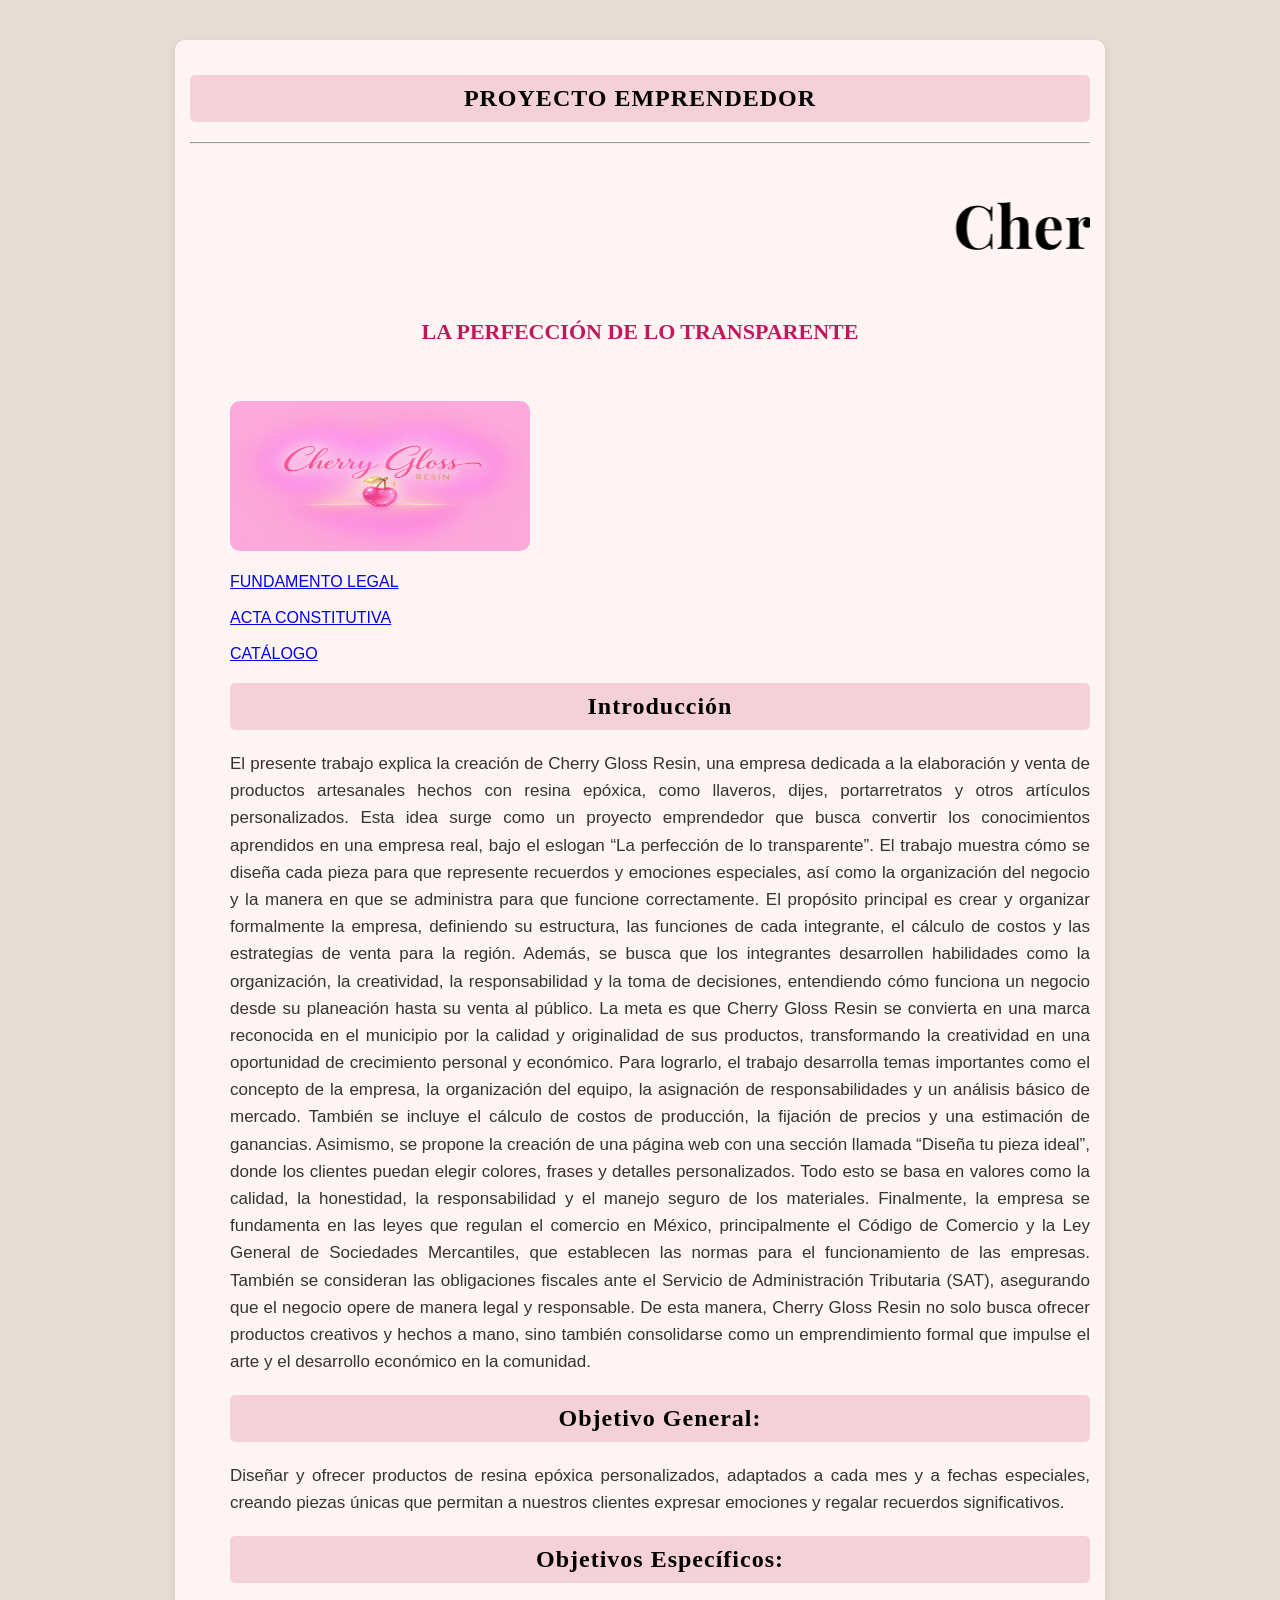
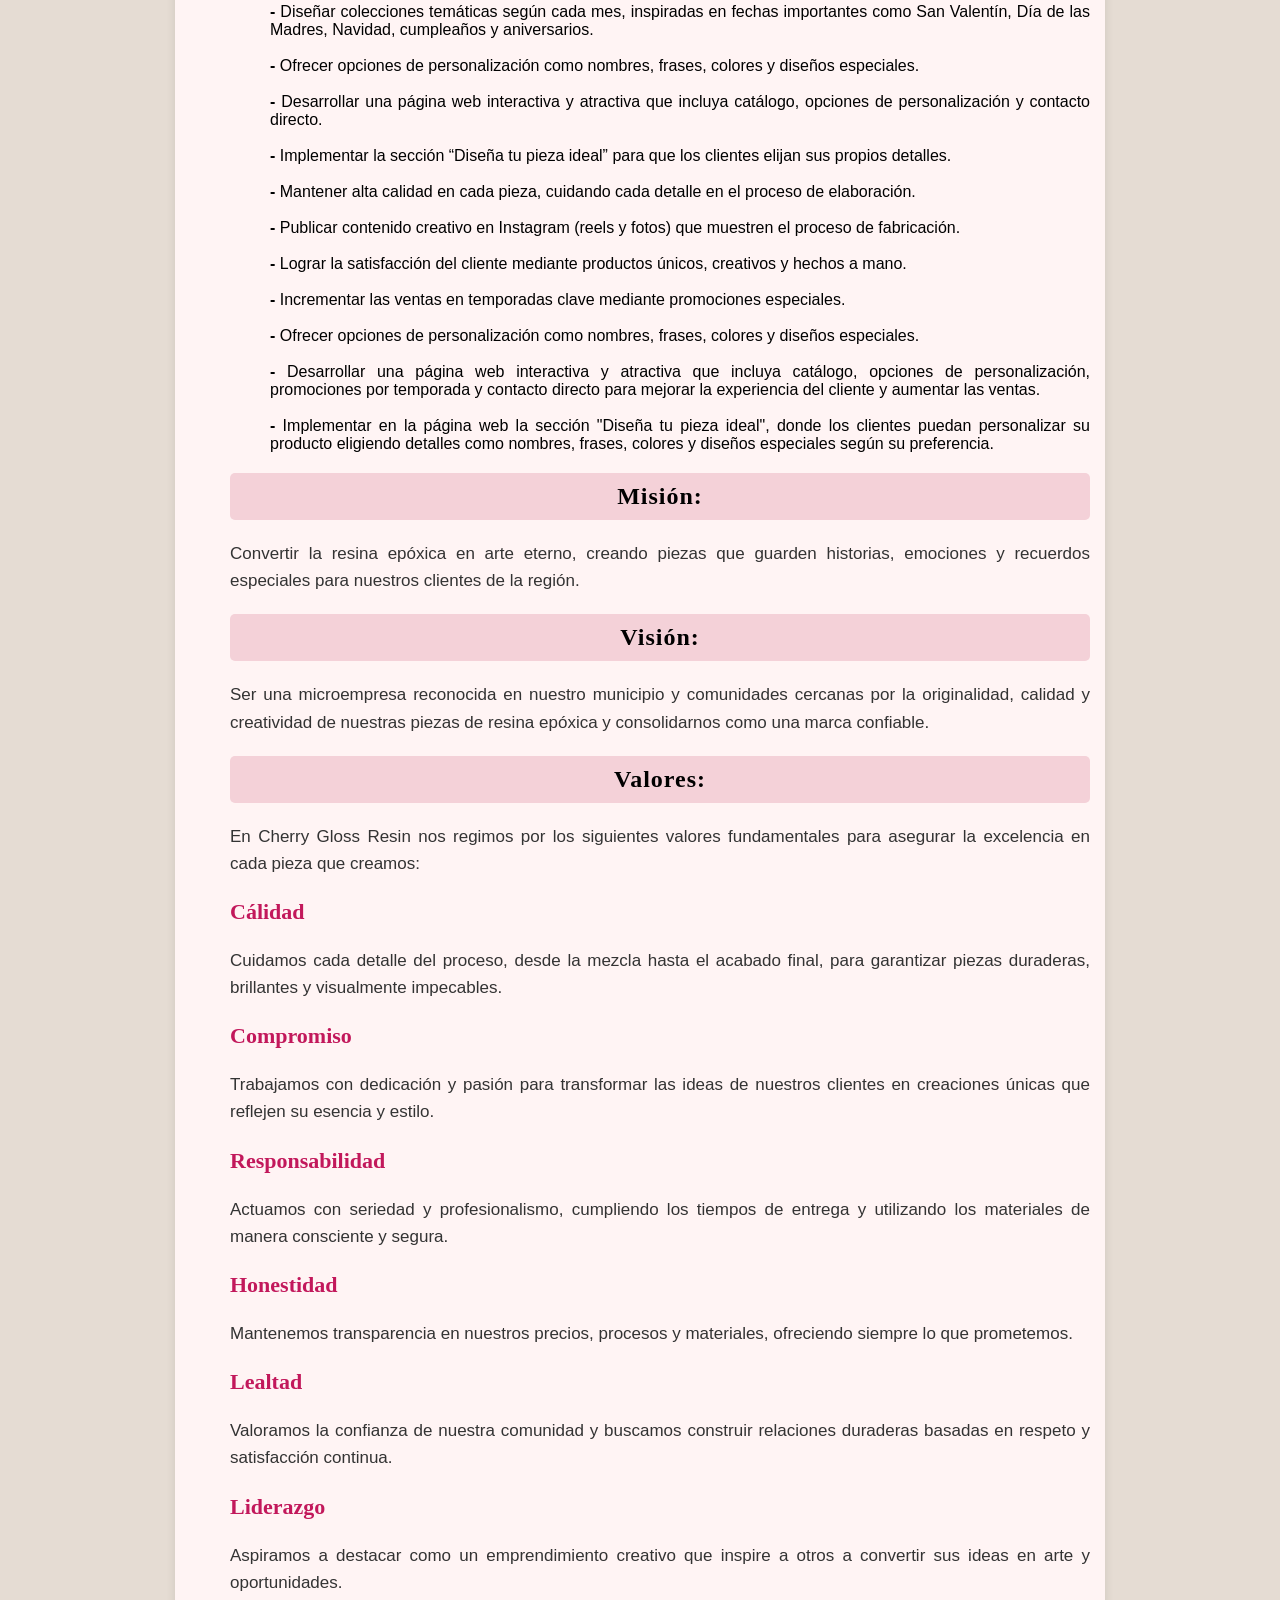
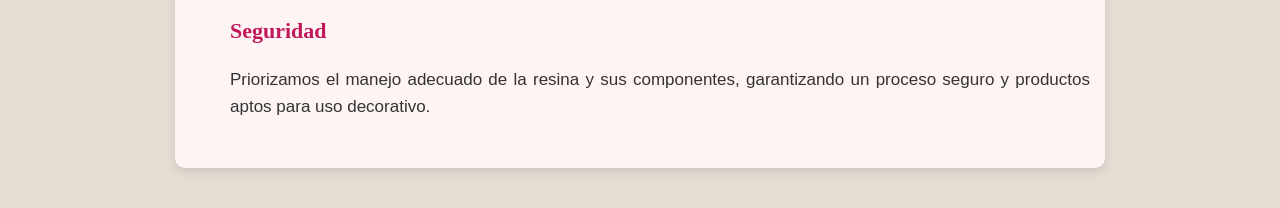
==== commit 84bf3659: "Add files via upload" ====
--- a/index.html
+++ b/index.html
@@ -17,7 +17,7 @@
                 <li><b></b> <br><img src="imagen.png" width="200"height="150"></li>
                <br>    <a href="fundamento legal.html">FUNDAMENTO LEGAL</a></br>
                 <br>   <a href="acta constitutiva.html">ACTA CONSTITUTIVA </a> </br>
-                  		<br><a href="catálogo de productos.html">CATÁLOGO </a></br>
+                  		<br><a href="Catálogo de Productos.html">CATÁLOGO </a></br>
                <li><b><h2 style ="text-align :center ;">Introducción</h2></b><p>El presente trabajo explica la creación de Cherry Gloss Resin, una empresa dedicada a la elaboración y venta de productos artesanales hechos con resina epóxica, como llaveros, dijes, portarretratos y otros artículos personalizados. Esta idea surge como un proyecto emprendedor que busca convertir los conocimientos aprendidos en una empresa real, bajo el eslogan “La perfección de lo transparente”.
 El trabajo muestra cómo se diseña cada pieza para que represente recuerdos y emociones especiales, así como la organización del negocio y la manera en que se administra para que funcione correctamente.
 El propósito principal es crear y organizar formalmente la empresa, definiendo su estructura, las funciones de cada integrante, el cálculo de costos y las estrategias de venta para la región. Además, se busca que los integrantes desarrollen habilidades como la organización, la creatividad, la responsabilidad y la toma de decisiones, entendiendo cómo funciona un negocio desde su planeación hasta su venta al público.
@@ -87,8 +87,6 @@
 	</ul>
 	</div>
 
-		<p>Martes 14 de Abril de 2026</p>
-                <p>Cristian Ruiz Villa, Brisa Díaz Hernández </p>
-             
+	
               </body>
 </html>
--- a/estilos.CSS
+++ b/estilos.CSS
@@ -0,0 +1,104 @@
+ h2 {
+	font-family: 'Rozha One', serif;
+	letter-spacing: 1px;
+}
+h1 {
+	font-family: 'Playfair Display', serif; 
+	font-size:60px;
+	letter-spacing: 1px;
+}
+h3 {
+	font-family: 'Libre Baskerville', serif; 
+	font-weight: 700;
+}
+p {
+	font-family: 'Poppins', sans-serif; 
+	line-height: 1.6;
+}
+h3 {
+	font-size: 22px;
+	color: #c2185b;
+}
+p {
+	font-size: 17px;
+	color: #333;
+}
+
+.contenido {
+	display: flex;
+	justify-content: space-between;
+	align-items: center;
+	text-align: justify;
+}
+
+body {
+
+font-family: rozha one, sans-serif;
+
+background-color: #e5dcd3;
+margin: 0;
+padding: 20px;
+
+} 
+
+.titulo {
+
+       text-align: center;
+
+color: #000;
+} 
+.auto{
+
+background: #fff4f4;
+
+margin: 20px auto;
+
+padding: 15px;
+
+border-radius: 10px;
+
+max-width: 900px;
+
+box-shadow: 0 4px 10px 
+rgba(1,1,1,0.1);
+ }
+
+.auto h2 {
+color: Black;
+
+background: #f4d1d8;
+
+
+padding: 10px;
+
+border-radius: 5px;
+} 
+
+.contenido {
+
+display: flex;
+
+justify-content: space-between;
+
+align-items: center;
+
+}
+
+.contenido ul {
+
+
+list-style: none;
+
+padding: 2;
+} 
+.contenido li {
+
+
+margin: 6px 2;
+} 
+
+.contenido img {
+
+width: 300px; 
+border-radius: 10px;
+}
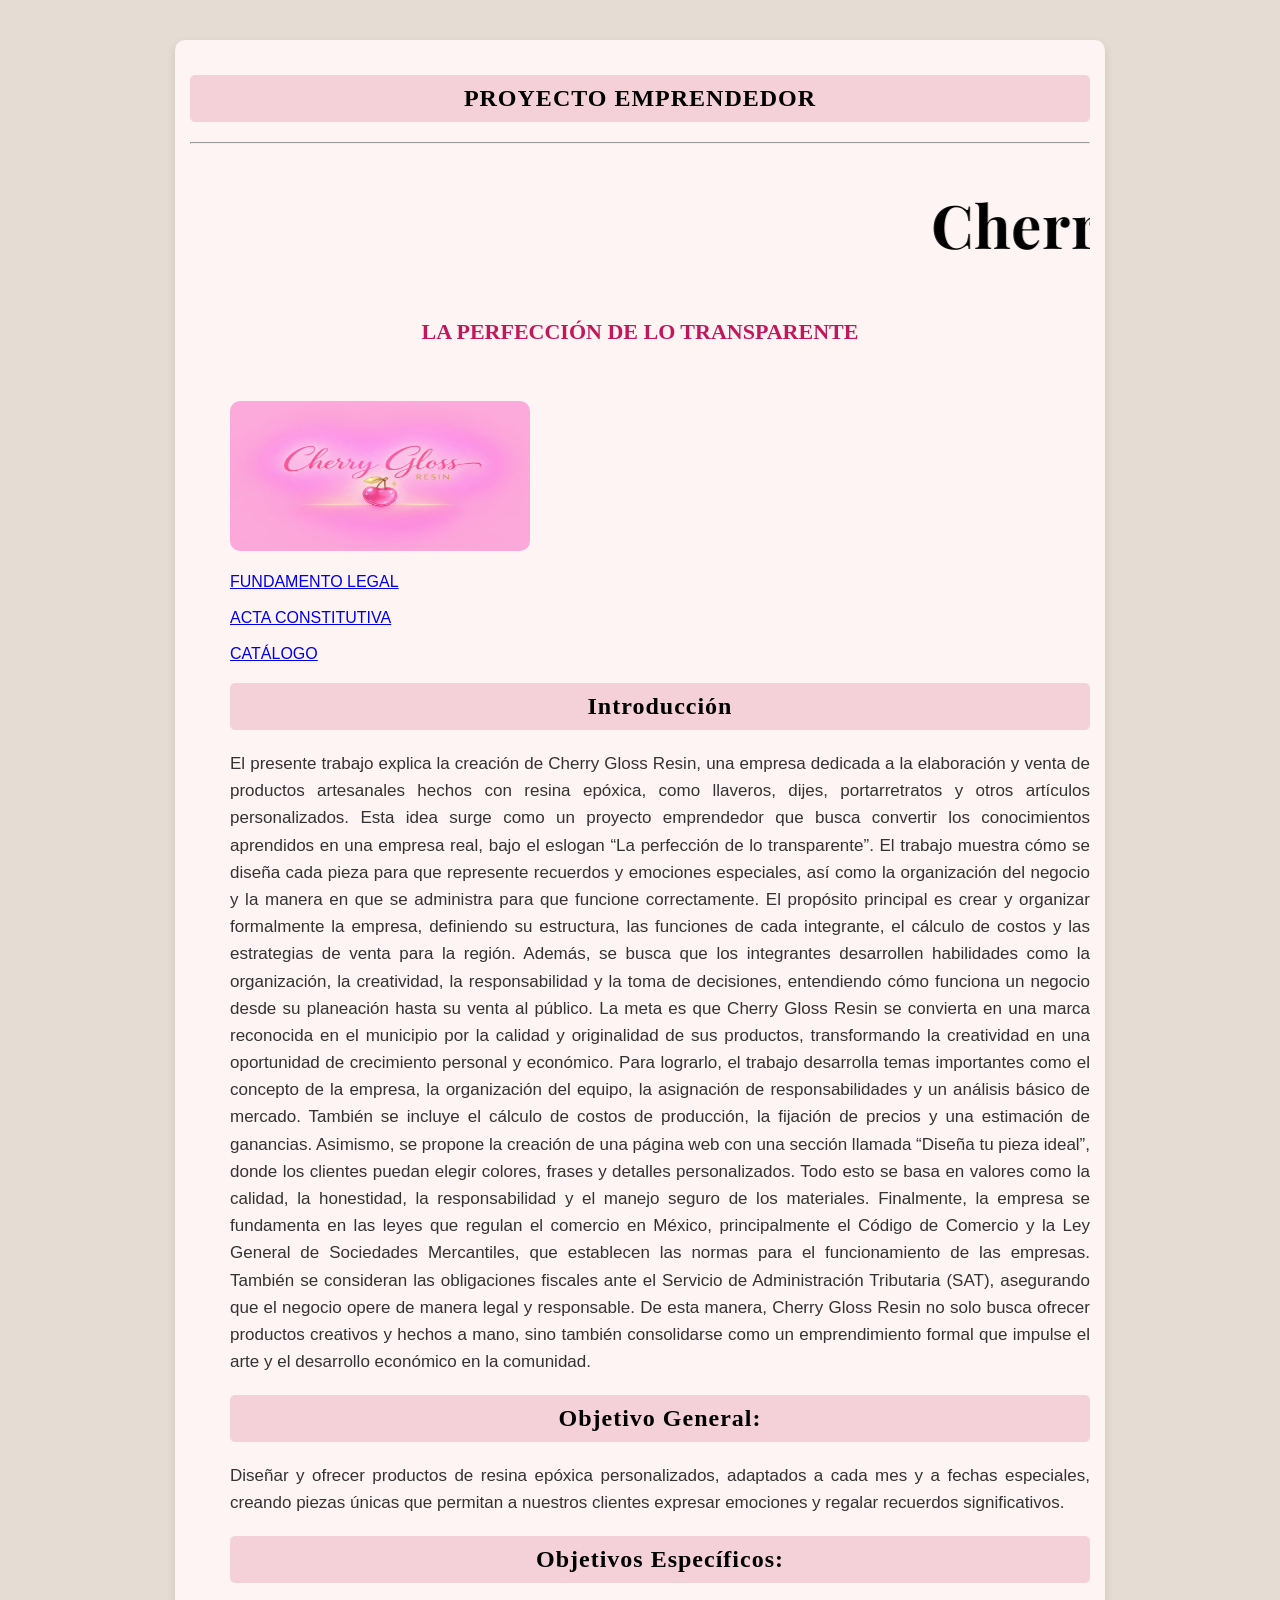
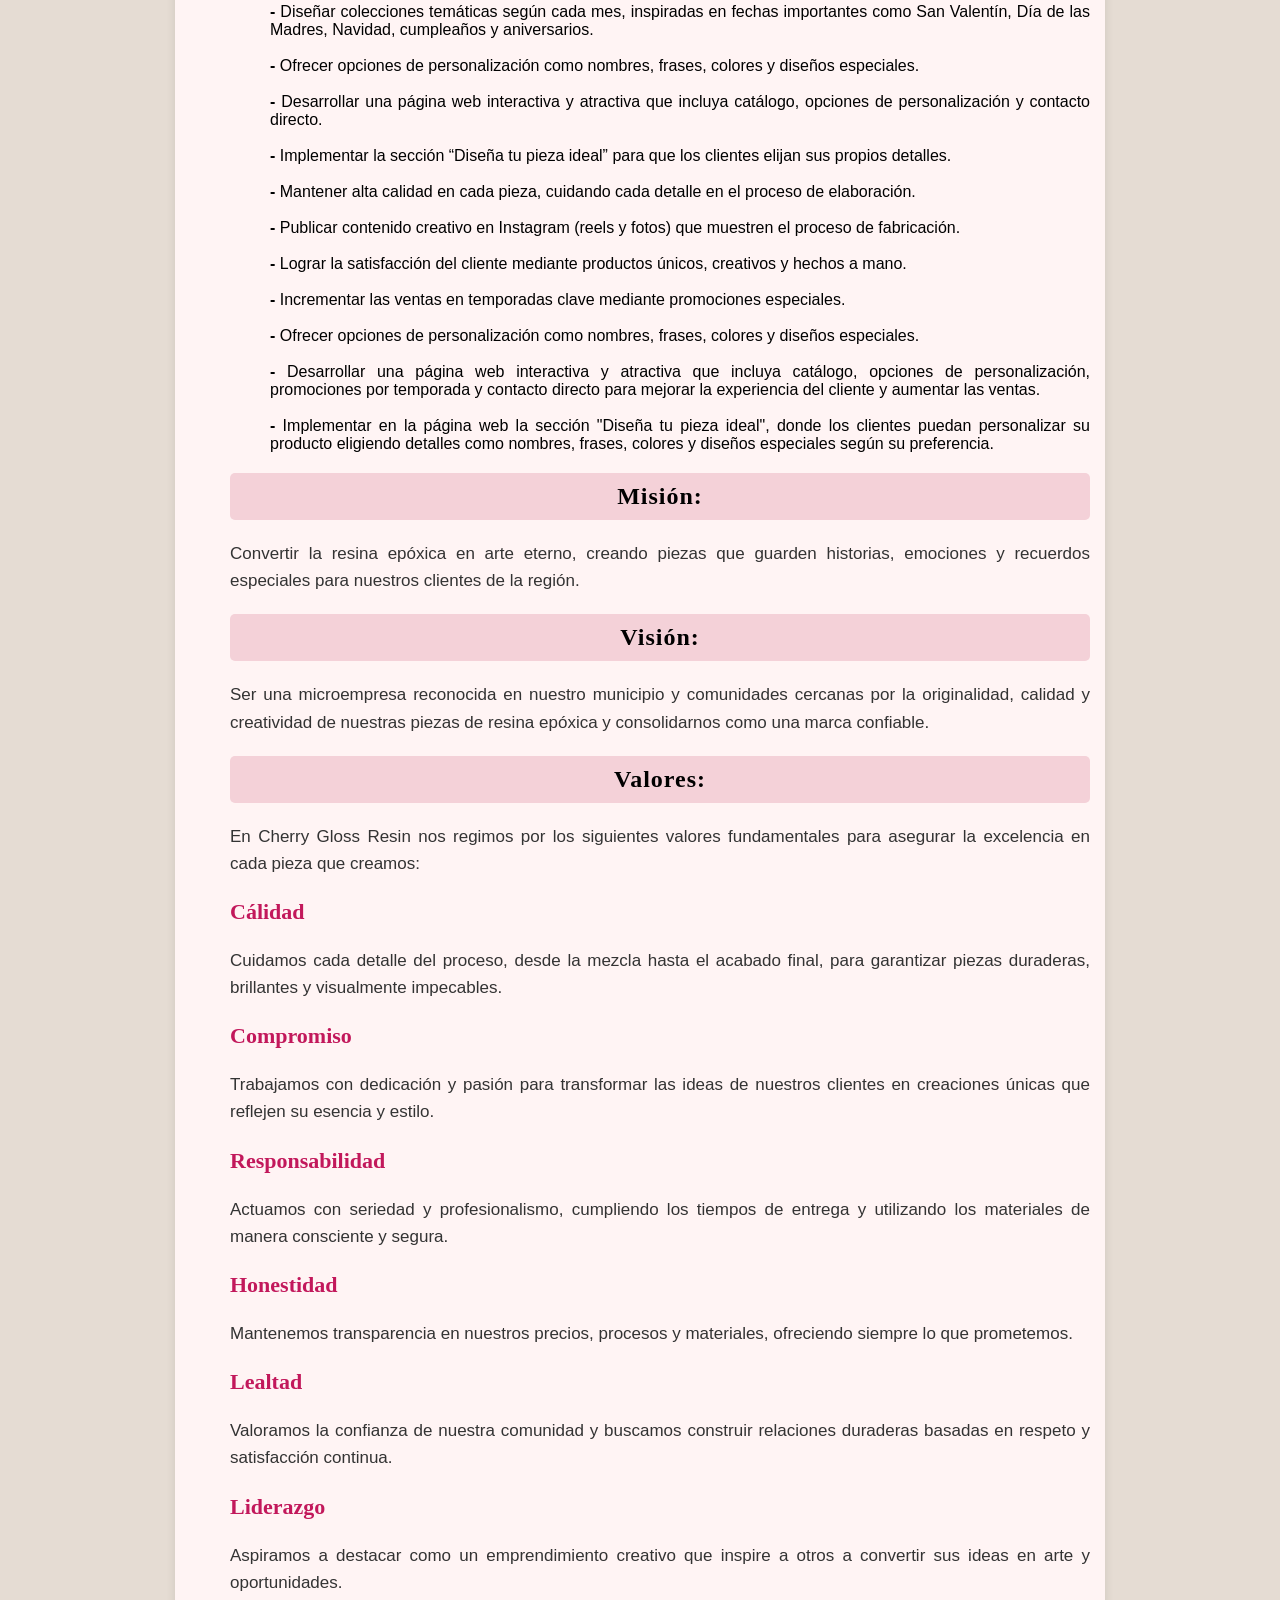
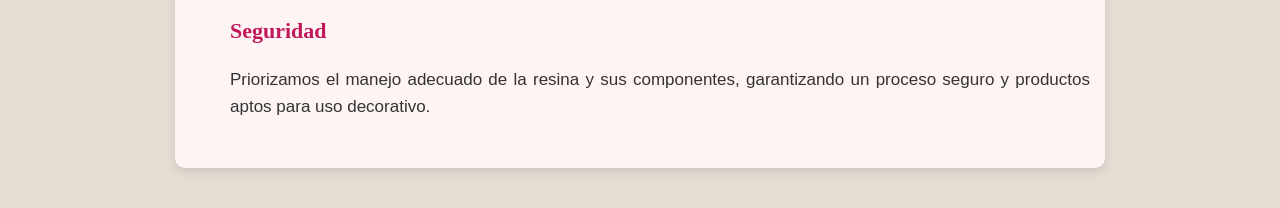
==== commit 74bed665: "Add files via upload" ====
--- a/index.html
+++ b/index.html
@@ -15,9 +15,9 @@
                 <div class="contenido">
                 <ul>
                 <li><b></b> <br><img src="imagen.png" width="200"height="150"></li>
-               <br>    <a href="fundamento legal.html">FUNDAMENTO LEGAL</a></br>
-                <br>   <a href="acta constitutiva.html">ACTA CONSTITUTIVA </a> </br>
-                  		<br><a href="Catálogo de Productos.html">CATÁLOGO </a></br>
+               <br>    <a href="fundamento legal.html" class="boton">FUNDAMENTO LEGAL</a></br>
+                <br>   <a href="acta constitutiva.html" class="boton">ACTA CONSTITUTIVA </a> </br>
+                  		<br><a href="Catálogo de Productos.html" class="boton">CATÁLOGO </a></br>
                <li><b><h2 style ="text-align :center ;">Introducción</h2></b><p>El presente trabajo explica la creación de Cherry Gloss Resin, una empresa dedicada a la elaboración y venta de productos artesanales hechos con resina epóxica, como llaveros, dijes, portarretratos y otros artículos personalizados. Esta idea surge como un proyecto emprendedor que busca convertir los conocimientos aprendidos en una empresa real, bajo el eslogan “La perfección de lo transparente”.
 El trabajo muestra cómo se diseña cada pieza para que represente recuerdos y emociones especiales, así como la organización del negocio y la manera en que se administra para que funcione correctamente.
 El propósito principal es crear y organizar formalmente la empresa, definiendo su estructura, las funciones de cada integrante, el cálculo de costos y las estrategias de venta para la región. Además, se busca que los integrantes desarrollen habilidades como la organización, la creatividad, la responsabilidad y la toma de decisiones, entendiendo cómo funciona un negocio desde su planeación hasta su venta al público.
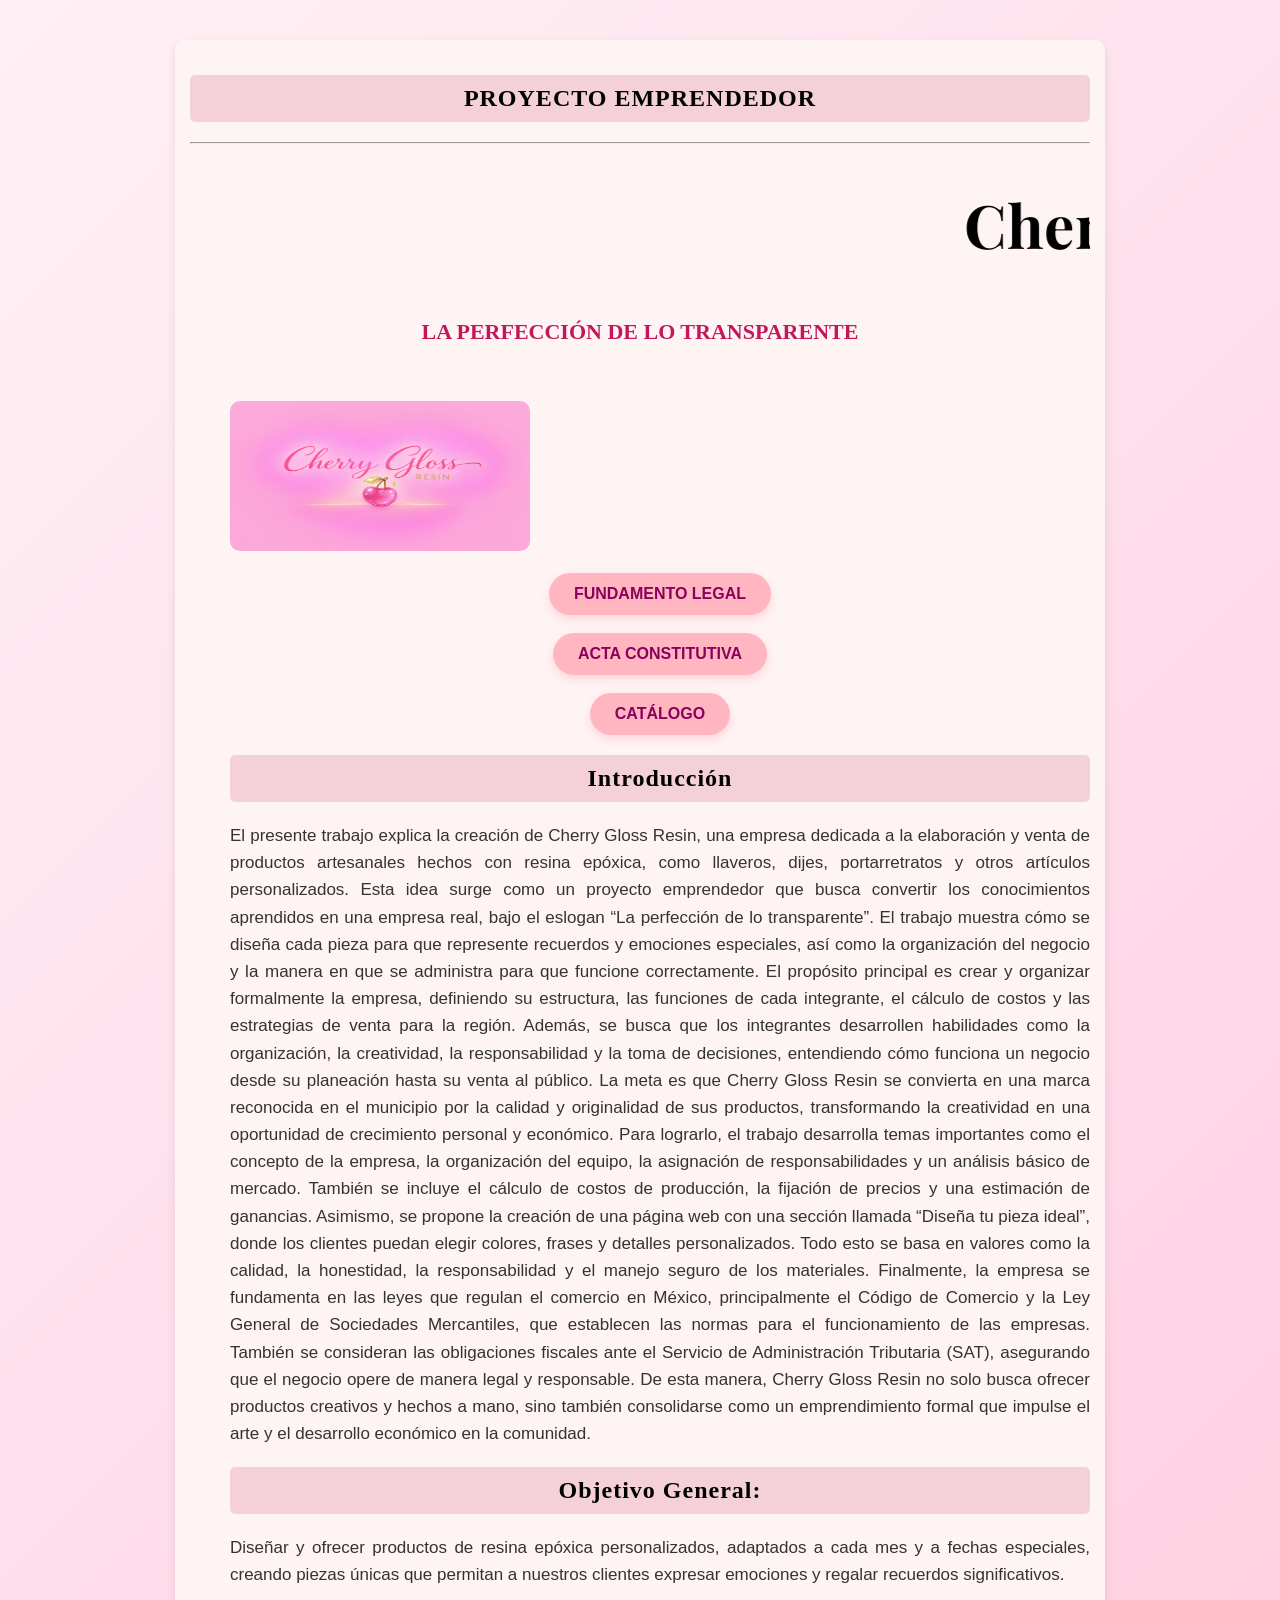
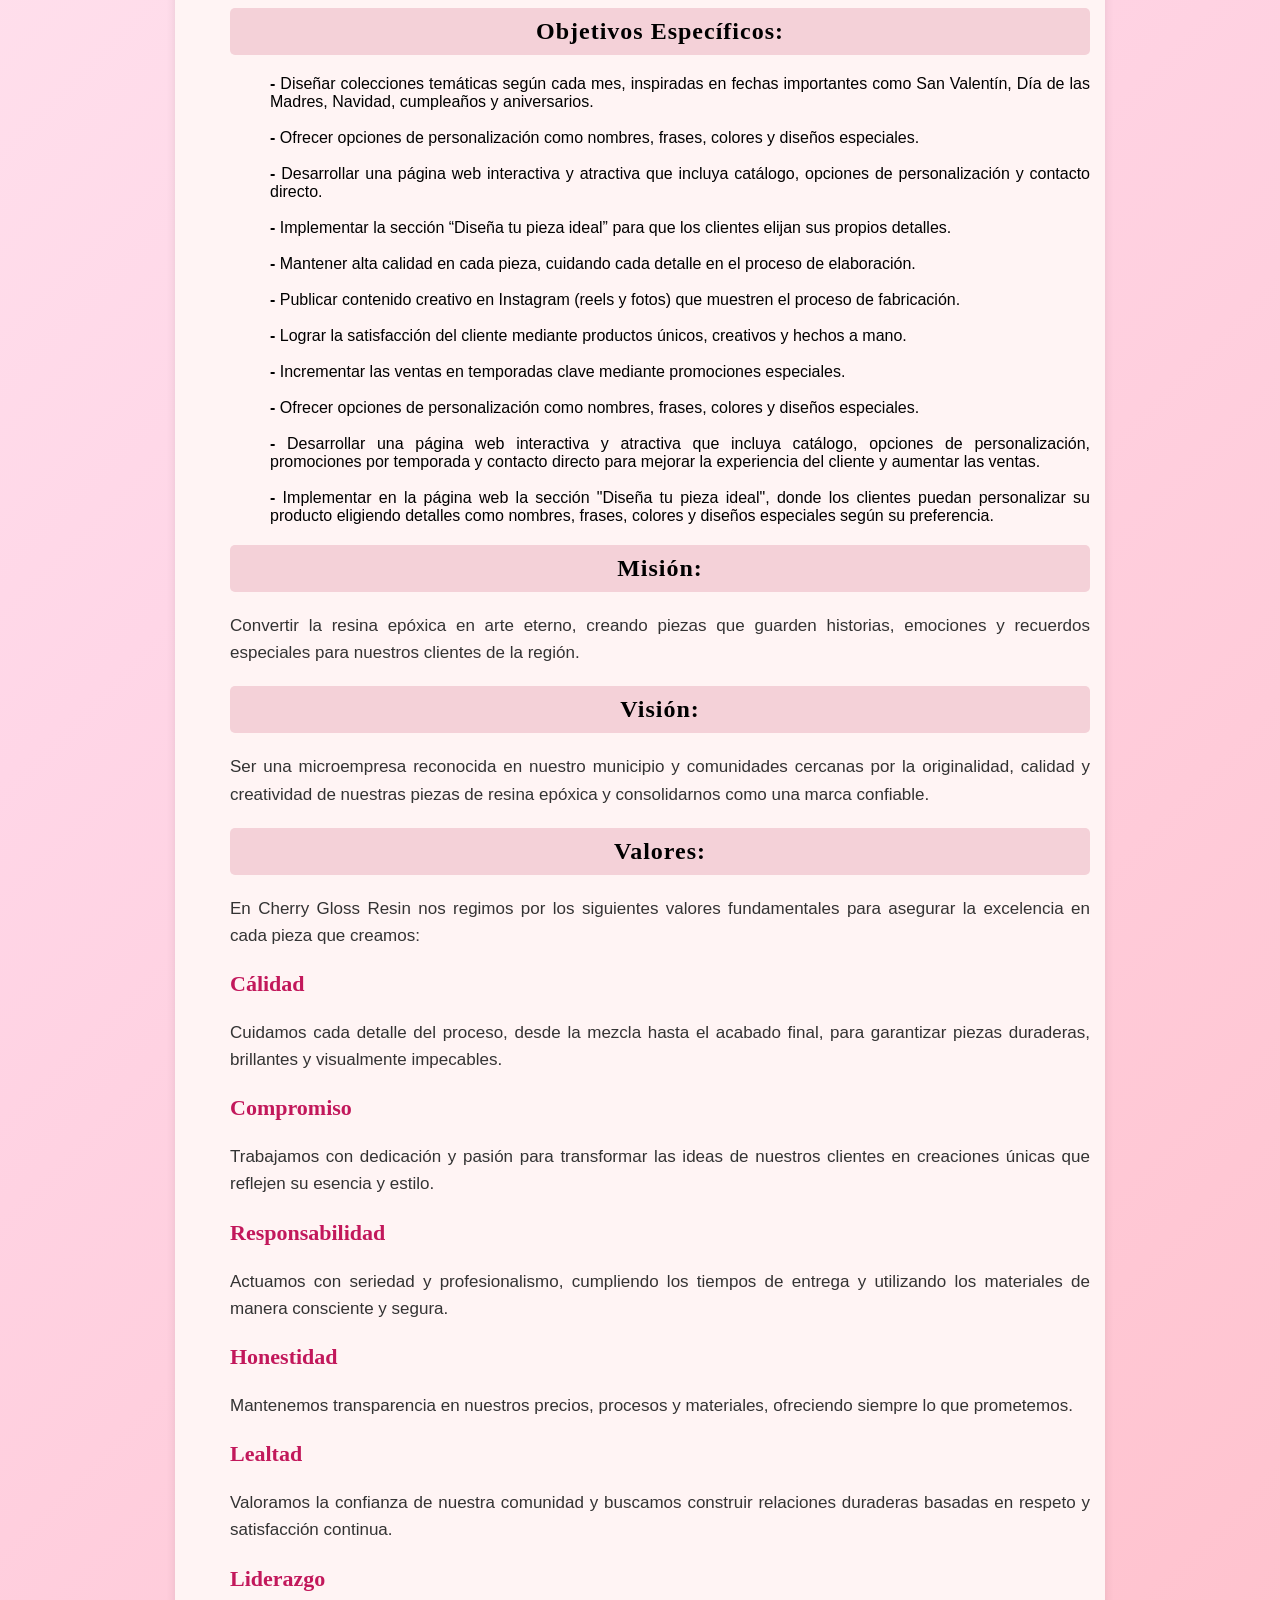
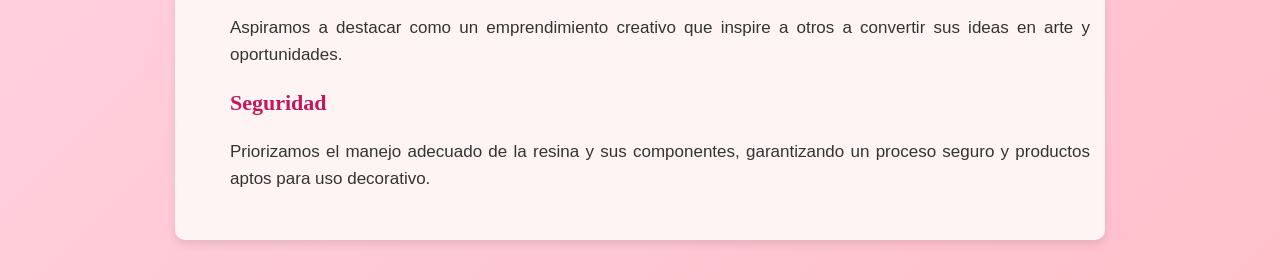
==== commit 16684dd3: "Add files via upload" ====
--- a/index.html
+++ b/index.html
@@ -15,9 +15,13 @@
                 <div class="contenido">
                 <ul>
                 <li><b></b> <br><img src="imagen.png" width="200"height="150"></li>
-               <br>    <a href="fundamento legal.html" class="boton">FUNDAMENTO LEGAL</a></br>
-                <br>   <a href="acta constitutiva.html" class="boton">ACTA CONSTITUTIVA </a> </br>
-                  		<br><a href="Catálogo de Productos.html" class="boton">CATÁLOGO </a></br>
+      
+<div style="text-align: center;">
+ <br>   <a href="fundamento legal.html" class="boton">FUNDAMENTO LEGAL</a></br>
+  <br>  <a href="acta constitutiva.html" class="boton">ACTA CONSTITUTIVA</a></br>
+<br>    <a href="Catálogo de Productos.html" class="boton">CATÁLOGO</a></br>
+</div>
+
                <li><b><h2 style ="text-align :center ;">Introducción</h2></b><p>El presente trabajo explica la creación de Cherry Gloss Resin, una empresa dedicada a la elaboración y venta de productos artesanales hechos con resina epóxica, como llaveros, dijes, portarretratos y otros artículos personalizados. Esta idea surge como un proyecto emprendedor que busca convertir los conocimientos aprendidos en una empresa real, bajo el eslogan “La perfección de lo transparente”.
 El trabajo muestra cómo se diseña cada pieza para que represente recuerdos y emociones especiales, así como la organización del negocio y la manera en que se administra para que funcione correctamente.
 El propósito principal es crear y organizar formalmente la empresa, definiendo su estructura, las funciones de cada integrante, el cálculo de costos y las estrategias de venta para la región. Además, se busca que los integrantes desarrollen habilidades como la organización, la creatividad, la responsabilidad y la toma de decisiones, entendiendo cómo funciona un negocio desde su planeación hasta su venta al público.
--- a/estilos.CSS
+++ b/estilos.CSS
@@ -35,7 +35,7 @@
 
 font-family: rozha one, sans-serif;
 
-background-color: #e5dcd3;
+Background:linear-gradient(135deg,#fff0f5,#ffd6e7,#ffc0cb);
 margin: 0;
 padding: 20px;
 
@@ -101,4 +101,31 @@
 
 width: 300px; 
 border-radius: 10px;
+}
+.boton-contenedor{
+    text-align:center;
+    margin:20px 0;
+}
+
+.boton-contenedor{
+    text-align:center;
+    margin:20px 0;
+}
+
+.boton{
+    display:inline-block;
+    background:#FFB6C1; /* Light Pink */
+    color:#8B005D;
+    padding:12px 25px;
+    text-decoration:none;
+    border-radius:30px;
+    font-family:'Poppins', sans-serif;
+    font-weight:bold;
+    transition:0.3s;
+    box-shadow:0 4px 10px rgba(255,182,193,0.5);
+}
+
+.boton:hover{
+    background:#FFC0CB; /* Rosa pastel */
+    transform:translateY(-3px);
 }
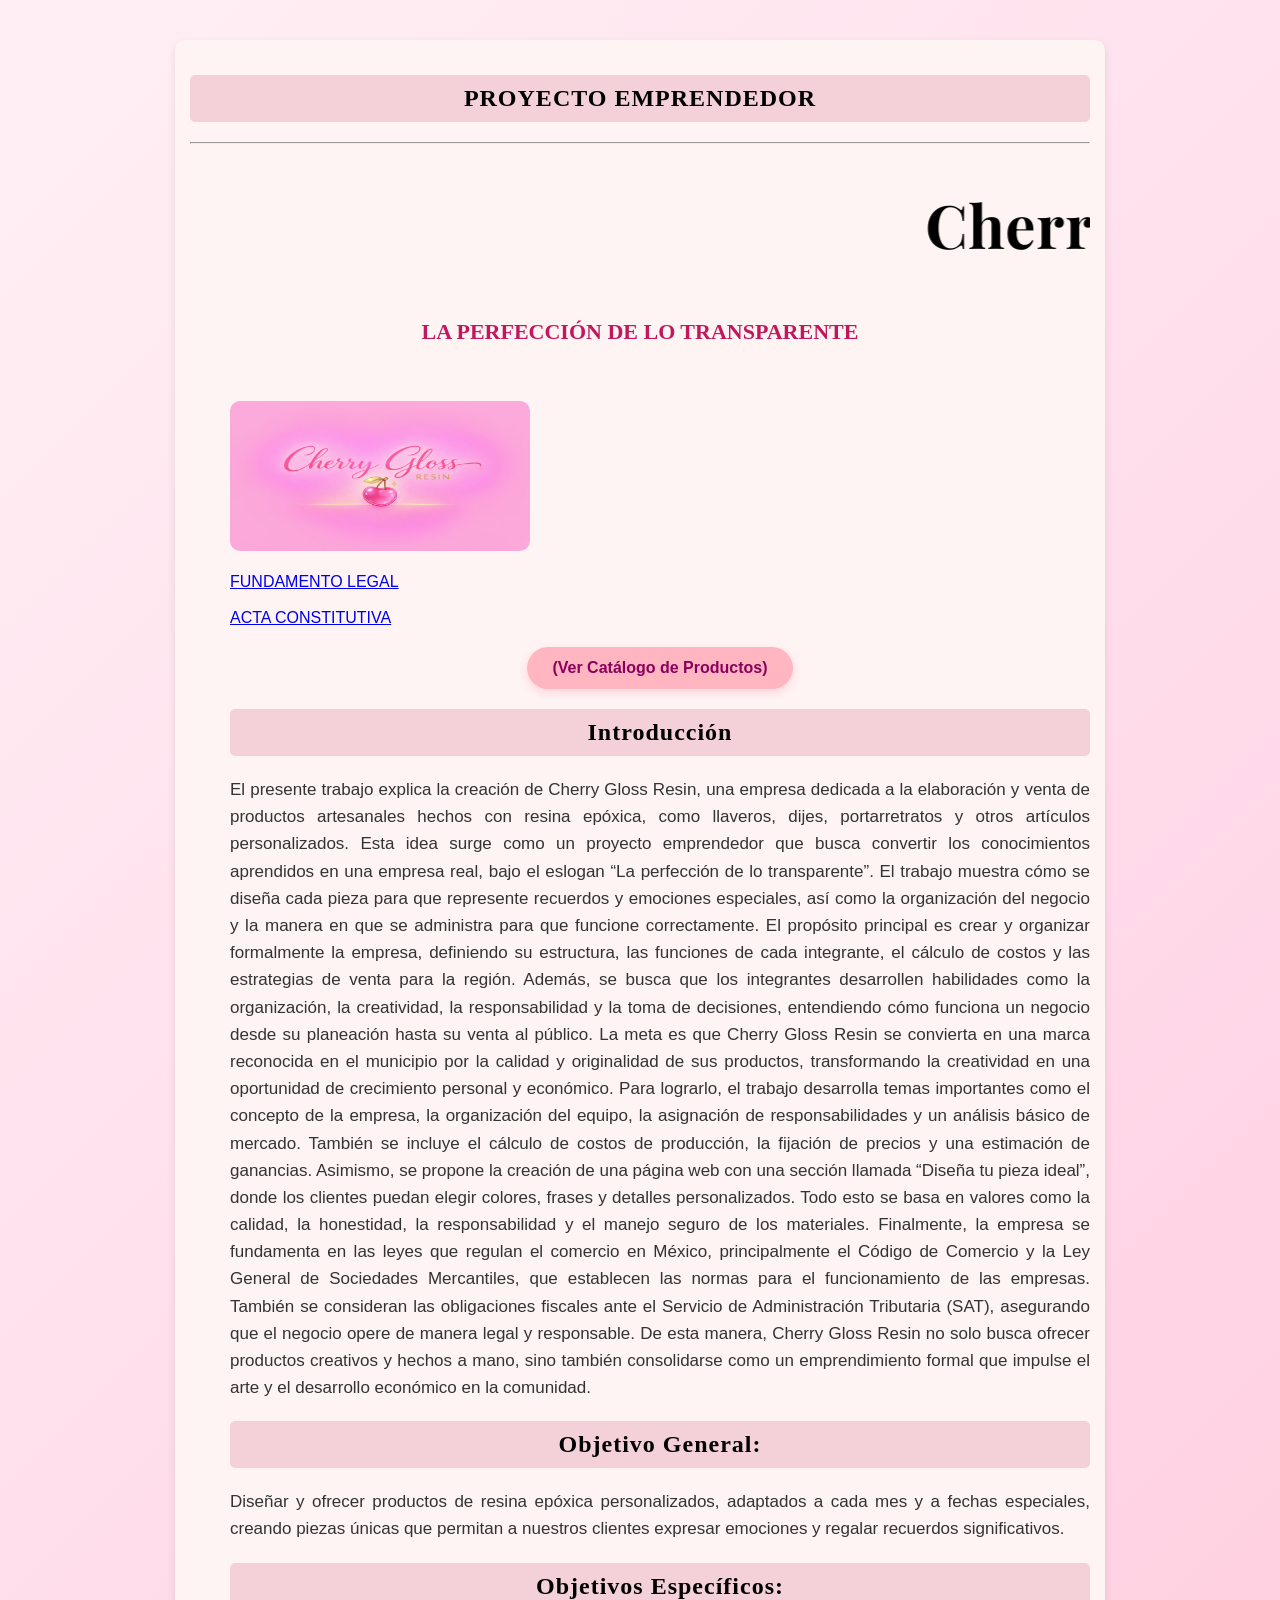
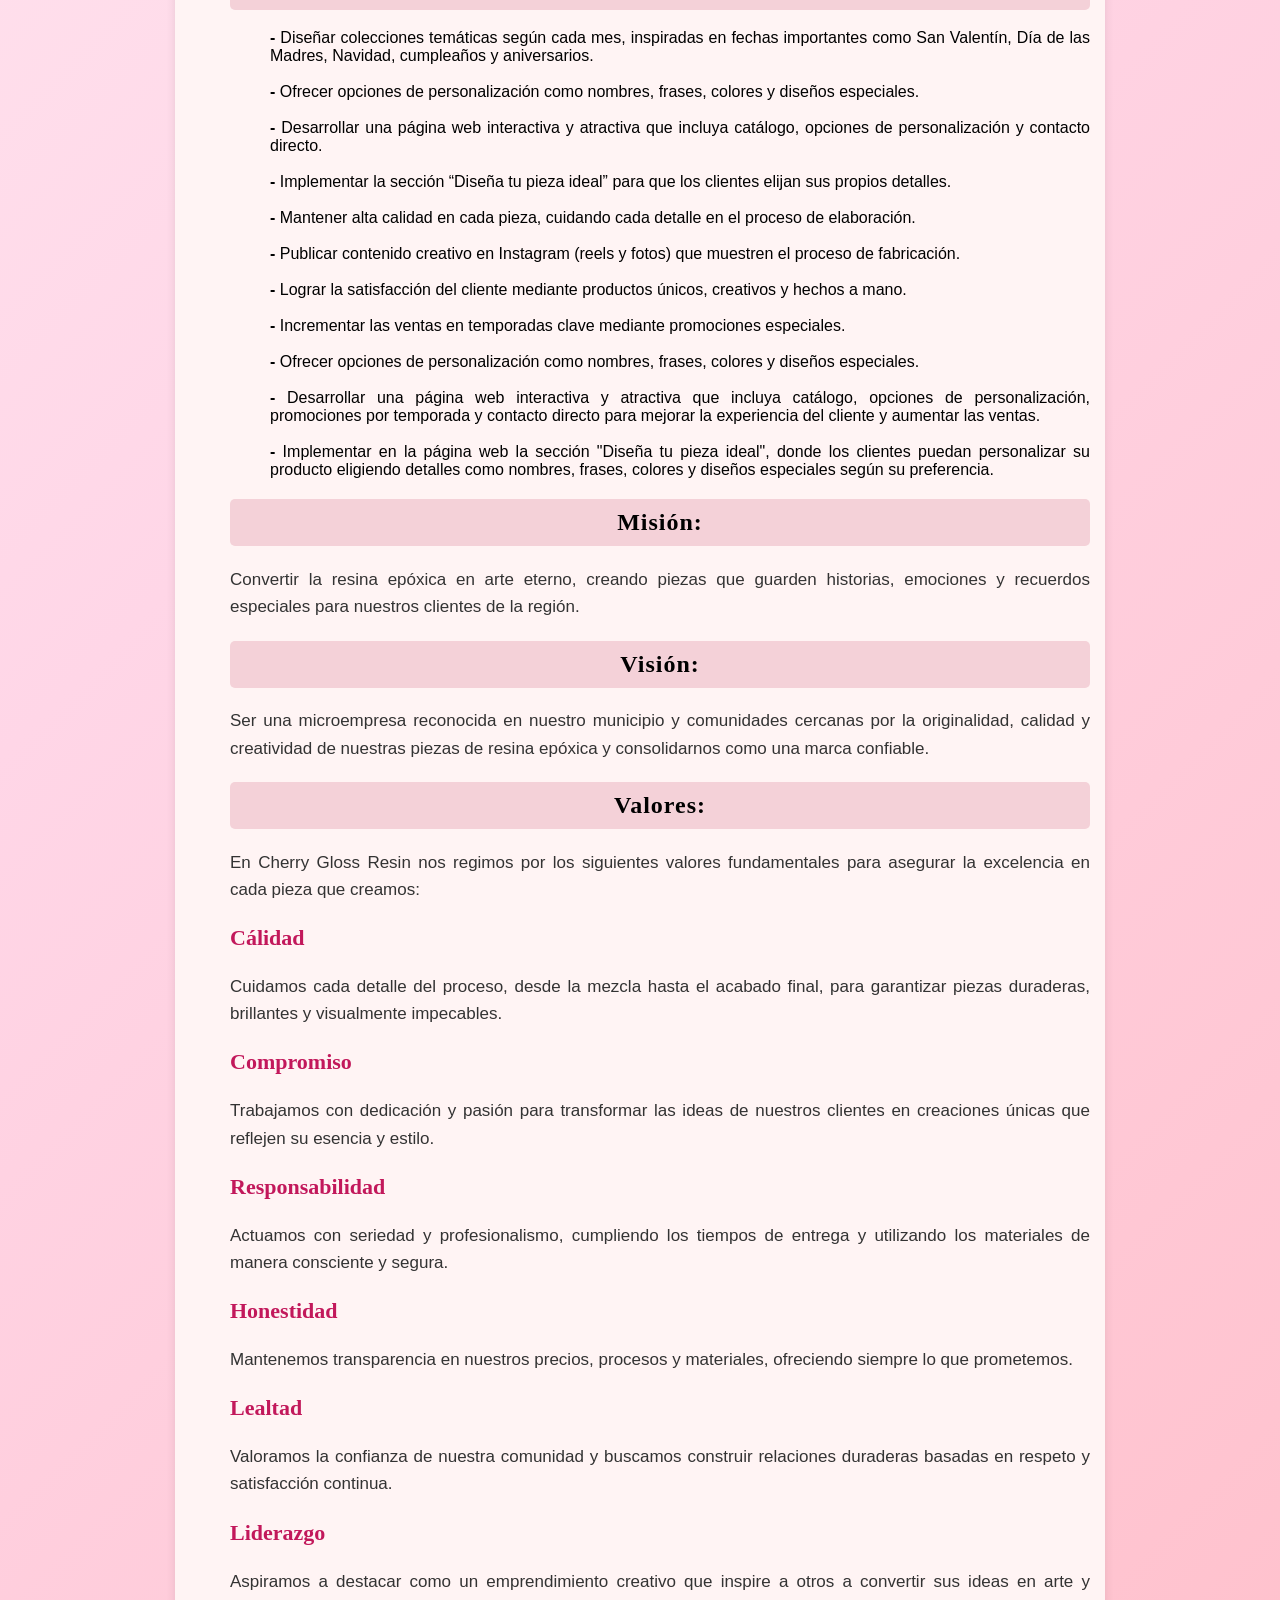
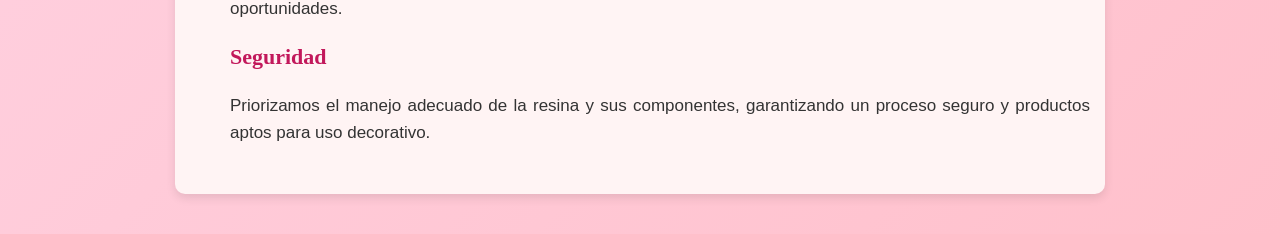
==== commit 02ff500e: "Add files via upload" ====
--- a/index.html
+++ b/index.html
@@ -16,10 +16,12 @@
                 <ul>
                 <li><b></b> <br><img src="imagen.png" width="200"height="150"></li>
       
-<div style="text-align: center;">
- <br>   <a href="fundamento legal.html" class="boton">FUNDAMENTO LEGAL</a></br>
-  <br>  <a href="acta constitutiva.html" class="boton">ACTA CONSTITUTIVA</a></br>
-<br>    <a href="Catálogo de Productos.html" class="boton">CATÁLOGO</a></br>
+           <br>    <a href="fundamento legal.html">FUNDAMENTO LEGAL</a></br>
+                <br>   <a href="acta constitutiva.html">ACTA CONSTITUTIVA </a> </br>
+                  <div class="boton-contenedor">
+    <a href="catálogo de productos.html" class="boton">
+        (Ver Catálogo de Productos)
+        </a>
 </div>
 
                <li><b><h2 style ="text-align :center ;">Introducción</h2></b><p>El presente trabajo explica la creación de Cherry Gloss Resin, una empresa dedicada a la elaboración y venta de productos artesanales hechos con resina epóxica, como llaveros, dijes, portarretratos y otros artículos personalizados. Esta idea surge como un proyecto emprendedor que busca convertir los conocimientos aprendidos en una empresa real, bajo el eslogan “La perfección de lo transparente”.
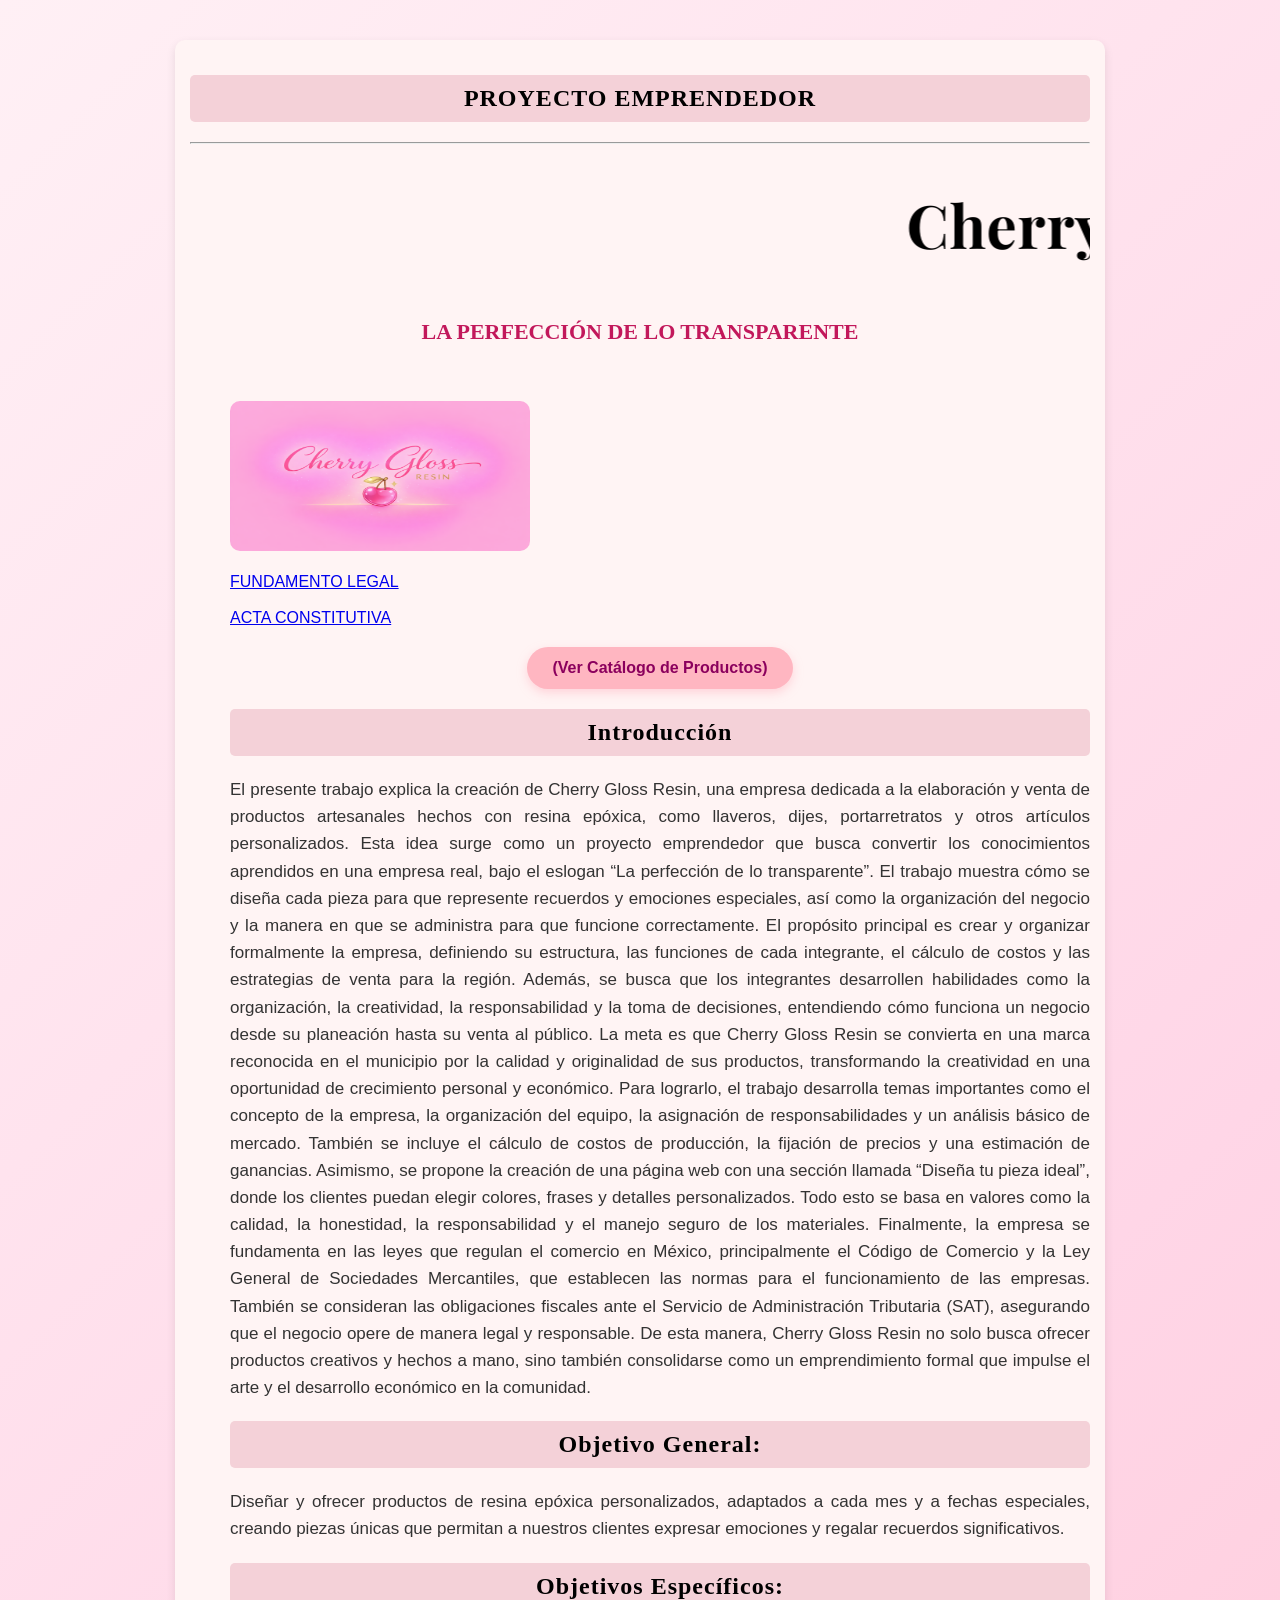
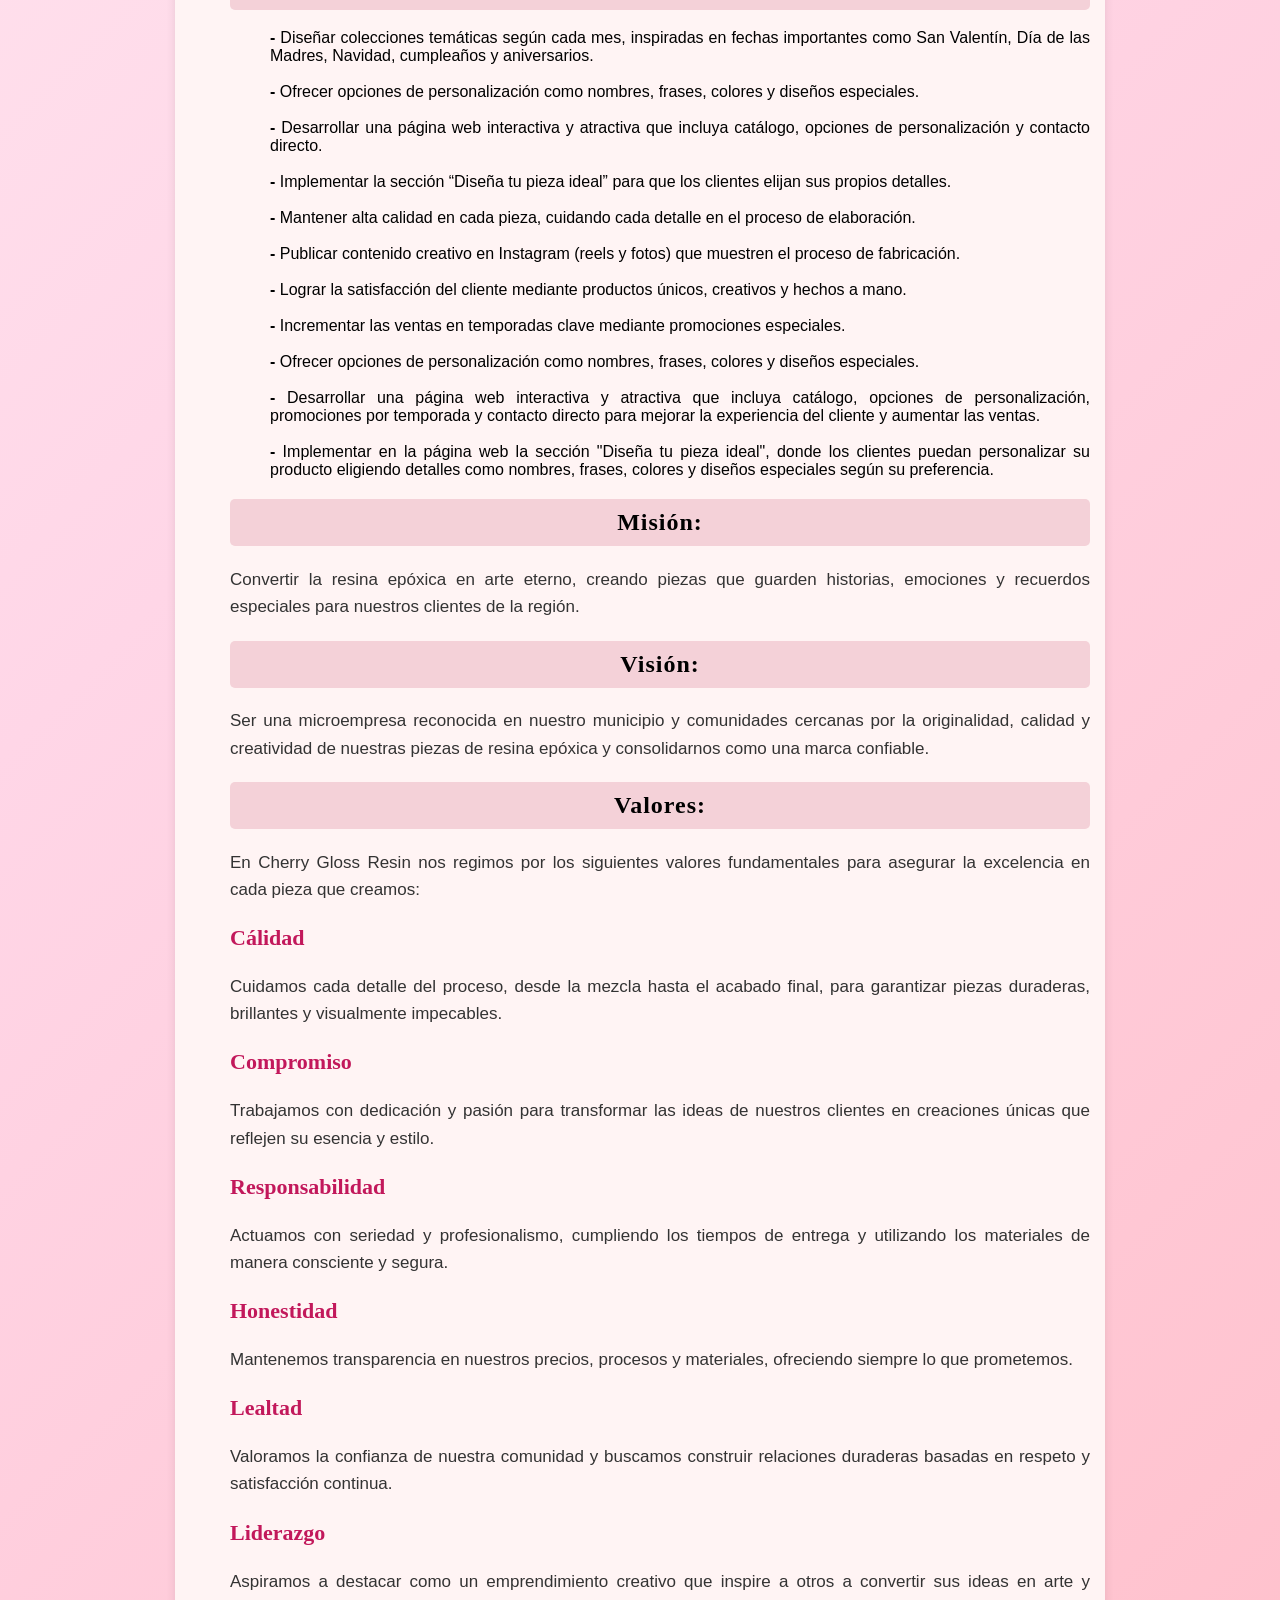
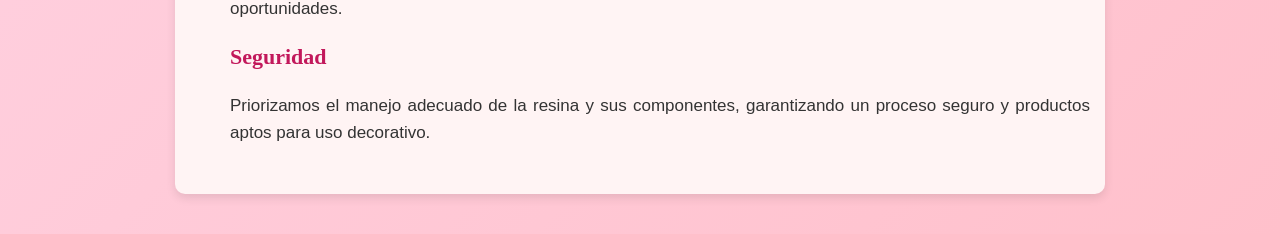
==== commit 4dc59db0: "Add files via upload" ====
--- a/index.html
+++ b/index.html
@@ -19,7 +19,7 @@
            <br>    <a href="fundamento legal.html">FUNDAMENTO LEGAL</a></br>
                 <br>   <a href="acta constitutiva.html">ACTA CONSTITUTIVA </a> </br>
                   <div class="boton-contenedor">
-    <a href="catálogo de productos.html" class="boton">
+    <a href="Catálogo de Productos.html" class="boton">
         (Ver Catálogo de Productos)
         </a>
 </div>
